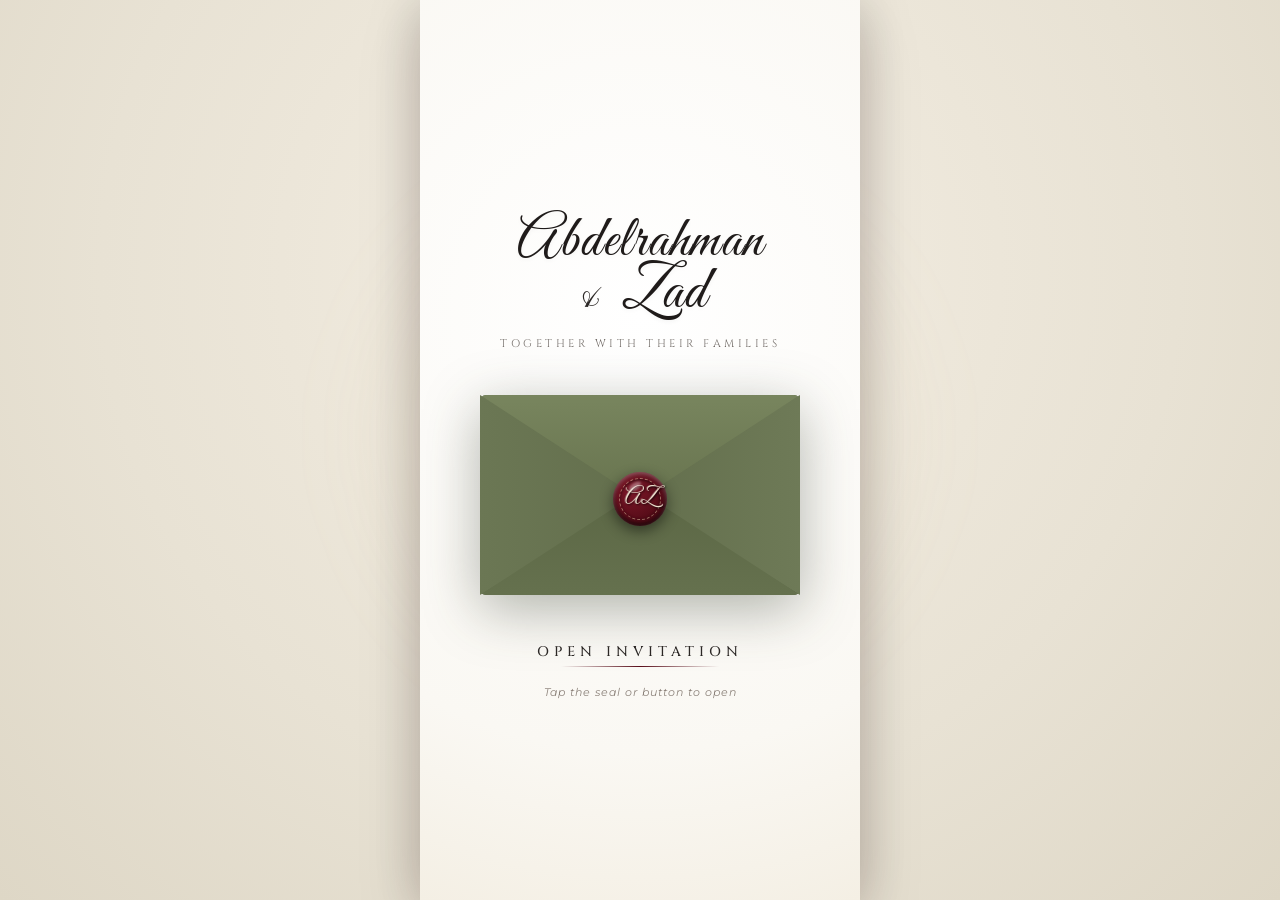
==== wedding.html @ d8a6f460 "Add all-in-one wedding.html and backup directory" ====
<!DOCTYPE html>
<html lang="en">
<head>
  <meta charset="UTF-8">
  <meta name="viewport" content="width=device-width, initial-scale=1.0, maximum-scale=1.0, user-scalable=no">
  <title>Wedding Invitation | Abdelrahman & Zad</title>
  <meta name="description" content="Wedding celebration of Abdelrahman & Zad on October 29, 2026 at Hilton Pyramids Golf Hotel - Greenery Venue.">
  
  <!-- Google Fonts for Luxury Calligraphy & Typography -->
  <link rel="preconnect" href="https://fonts.googleapis.com">
  <link rel="preconnect" href="https://fonts.gstatic.com" crossorigin>
  <link href="https://fonts.googleapis.com/css2?family=Alex+Brush&family=Cinzel:wght@400;500;600;700&family=Great+Vibes&family=Montserrat:ital,wght@0,300;0,400;0,500;0,600;1,300;1,400&family=Pinyon+Script&family=Playfair+Display:ital,wght@0,400;0,500;0,600;0,700;1,400;1,600&display=swap" rel="stylesheet">
  
  <style>
/* ==========================================================================
   WEDDING INVITATION: ABDELRAHMAN & ZAD
   Luxury Editorial Stationery Style
   ========================================================================== */

:root {
  --burgundy-deep: #420812;
  --burgundy-main: #580d19;
  --burgundy-light: #701423;
  --burgundy-card: #5a0c19;
  
  --sage-deep: #475234;
  --sage-main: #667250;
  --sage-light: #7a8762;
  --sage-muted: #8b9773;

  --cream-pure: #ffffff;
  --cream-bg: #faf7f2;
  --cream-card: #f8f4ec;
  --parchment: #f0e9dc;

  --gold-rich: #c8a355;
  --gold-light: #e8d3a7;
  --gold-glow: rgba(200, 163, 85, 0.35);

  --text-primary: #2b2624;
  --text-muted: #5e5752;
  --text-light: #ebdec9;

  --font-script: 'Great Vibes', 'Alex Brush', cursive;
  --font-script-alt: 'Pinyon Script', cursive;
  --font-serif-title: 'Cinzel', serif;
  --font-serif-body: 'Playfair Display', serif;
  --font-sans: 'Montserrat', sans-serif;

  --shadow-sm: 0 4px 12px rgba(0, 0, 0, 0.08);
  --shadow-md: 0 8px 24px rgba(0, 0, 0, 0.14);
  --shadow-lg: 0 16px 40px rgba(0, 0, 0, 0.22);
  --shadow-dramatic: 0 20px 50px rgba(40, 10, 15, 0.28);
}

/* Reset & Box Sizing */
*, *::before, *::after {
  box-sizing: border-box;
  margin: 0;
  padding: 0;
  -webkit-tap-highlight-color: transparent;
}

html, body {
  width: 100%;
  min-height: 100%;
  background-color: #ede9e1;
  color: var(--text-primary);
  font-family: var(--font-sans);
  overflow-x: hidden;
  -webkit-font-smoothing: antialiased;
}

/* Ambient Backdrop for Desktop View */
.luxury-backdrop {
  position: fixed;
  inset: 0;
  background: radial-gradient(circle at 50% 30%, #f4eee3 0%, #e8e2d4 60%, #ded7c6 100%);
  pointer-events: none;
  z-index: 0;
}

.ambient-glow {
  position: absolute;
  top: 15%;
  left: 50%;
  transform: translateX(-50%);
  width: 600px;
  height: 600px;
  background: radial-gradient(circle, rgba(232, 211, 167, 0.25) 0%, rgba(255, 255, 255, 0) 70%);
  filter: blur(40px);
}

/* Floating ambient rose petals */
.floating-petals-container {
  position: absolute;
  inset: 0;
  overflow: hidden;
  pointer-events: none;
}

.petal-particle {
  position: absolute;
  top: -30px;
  background: radial-gradient(circle at 30% 30%, #c83d54, #660e1d);
  border-radius: 60% 40% 70% 30% / 50% 60% 40% 50%;
  opacity: 0.7;
  pointer-events: none;
  animation: fallPetal linear infinite;
}

@keyframes fallPetal {
  0% {
    transform: translateY(-20px) rotate(0deg) scale(0.8);
    opacity: 0;
  }
  15% {
    opacity: 0.65;
  }
  85% {
    opacity: 0.65;
  }
  100% {
    transform: translateY(110vh) rotate(360deg) scale(1);
    opacity: 0;
  }
}

/* Main Application Container: Mobile invitation card look */
.invitation-app {
  position: relative;
  width: 100%;
  max-width: 440px;
  min-height: 100vh;
  margin: 0 auto;
  background-color: var(--cream-bg);
  box-shadow: 0 0 50px rgba(0, 0, 0, 0.18), 0 25px 60px rgba(70, 20, 30, 0.15);
  z-index: 1;
  overflow: hidden;
  display: flex;
  flex-direction: column;
}

/* Views Management */
.screen-view {
  width: 100%;
  min-height: 100vh;
  display: none;
  opacity: 0;
  transition: opacity 0.6s ease, transform 0.6s cubic-bezier(0.2, 0.8, 0.2, 1);
}

.screen-view.active {
  display: flex;
  flex-direction: column;
  opacity: 1;
}


/* ==========================================================================
   VIEW 1: COVER SCREEN (THE CLOSED ENVELOPE)
   ========================================================================== */

.cover-screen {
  background: radial-gradient(circle at 50% 35%, #ffffff 0%, #faf8f3 70%, #f4efe4 100%);
  justify-content: space-between;
  align-items: center;
  padding: 48px 24px 36px;
  position: relative;
}

.cover-card {
  width: 100%;
  display: flex;
  flex-direction: column;
  align-items: center;
  margin: auto 0;
}

.cover-header {
  text-align: center;
  margin-bottom: 34px;
}

.couple-title-script {
  display: flex;
  flex-direction: column;
  align-items: center;
  font-family: var(--font-script);
  font-weight: 400;
  color: #1f1b1a;
  text-shadow: 0 2px 4px rgba(0, 0, 0, 0.04);
}

.name-line {
  display: block;
  white-space: nowrap;
}

.line-1 {
  font-size: 58px;
  letter-spacing: 1px;
  line-height: 1;
}

.line-2 {
  font-size: 60px;
  letter-spacing: 1px;
  line-height: 0.95;
  margin-top: -6px;
}

.line-2 .ampersand {
  font-family: var(--font-script-alt);
  font-size: 42px;
  color: #2b2725;
  margin-right: 4px;
}

.cover-subtext {
  font-family: var(--font-serif-title);
  font-size: 11px;
  letter-spacing: 3.5px;
  text-transform: uppercase;
  color: var(--text-muted);
  margin-top: 14px;
  opacity: 0.85;
}

/* 3D Realistic Olive Green Envelope */
.envelope-wrapper {
  position: relative;
  width: 320px;
  height: 200px;
  perspective: 1200px;
  margin: 10px 0 35px;
  cursor: pointer;
}

.envelope-3d {
  position: relative;
  width: 100%;
  height: 100%;
  transform-style: preserve-3d;
  filter: drop-shadow(0 14px 28px rgba(35, 42, 26, 0.35));
  transition: transform 0.3s ease;
}

.envelope-wrapper:hover .envelope-3d {
  transform: translateY(-4px);
}

/* Envelope Back Face */
.env-back {
  position: absolute;
  inset: 0;
  background: linear-gradient(145deg, #646f4e, #556040);
  border-radius: 6px;
  z-index: 1;
}

/* Peeking couple photos that slide out when opening */
.env-letter-peek {
  position: absolute;
  top: 15px;
  left: 30px;
  right: 30px;
  height: 170px;
  z-index: 2;
  pointer-events: none;
  transition: transform 0.8s cubic-bezier(0.3, 1.2, 0.4, 1);
}

.peek-photo {
  position: absolute;
  width: 110px;
  height: 140px;
  background: #ffffff;
  padding: 5px 5px 18px;
  box-shadow: 0 4px 12px rgba(0, 0, 0, 0.25);
  border-radius: 2px;
  transition: transform 0.8s cubic-bezier(0.3, 1.2, 0.4, 1);
}

.peek-photo img {
  width: 100%;
  height: 100%;
  object-fit: cover;
  display: block;
}

.peek-left {
  left: 10px;
  top: 10px;
  transform: rotate(-7deg);
}

.peek-right {
  right: 10px;
  top: 5px;
  transform: rotate(8deg);
}

/* Front Envelope Pocket Folds */
.env-left {
  position: absolute;
  inset: 0;
  clip-path: polygon(0 0, 50% 50%, 0 100%);
  background: linear-gradient(to right, #6b7754, #5c6746);
  z-index: 4;
}

.env-right {
  position: absolute;
  inset: 0;
  clip-path: polygon(100% 0, 50% 50%, 100% 100%);
  background: linear-gradient(to left, #6e7a57, #596443);
  z-index: 4;
}

.env-bottom {
  position: absolute;
  inset: 0;
  clip-path: polygon(0 100%, 50% 48%, 100% 100%);
  background: linear-gradient(to top, #65714e, #535e3d);
  z-index: 5;
  border-bottom-left-radius: 6px;
  border-bottom-right-radius: 6px;
}

/* Top Triangular Flap Wrap */
.env-flap-wrap {
  position: absolute;
  top: 0;
  left: 0;
  width: 100%;
  height: 52%;
  transform-origin: top center;
  transform-style: preserve-3d;
  transition: transform 0.9s cubic-bezier(0.4, 0, 0.2, 1);
  z-index: 10;
  pointer-events: none;
}

.env-flap {
  position: absolute;
  top: 0;
  left: 0;
  width: 100%;
  height: 100%;
  clip-path: polygon(0 0, 100% 0, 50% 100%);
  background: linear-gradient(180deg, #78855e 0%, #68744f 100%);
  border-top-left-radius: 6px;
  border-top-right-radius: 6px;
}

/* Wax Seal on Flap Tip */
.wax-seal {
  position: absolute;
  top: 100%;
  left: 50%;
  transform: translate(-50%, -50%);
  width: 54px;
  height: 54px;
  border-radius: 50%;
  background: radial-gradient(circle at 35% 35%, #7e1829, #560c18 60%, #36060e 100%);
  box-shadow: 0 5px 14px rgba(0, 0, 0, 0.48), inset 0 2px 4px rgba(255, 255, 255, 0.3), inset 0 -3px 5px rgba(0, 0, 0, 0.6);
  display: flex;
  align-items: center;
  justify-content: center;
  cursor: pointer;
  pointer-events: auto;
  transition: transform 0.3s ease, filter 0.3s ease;
  z-index: 15;
}

.wax-seal:hover {
  transform: translate(-50%, -50%) scale(1.08);
  filter: brightness(1.1);
}

.seal-inner {
  position: relative;
  width: 42px;
  height: 42px;
  border-radius: 50%;
  border: 1.5px dashed rgba(235, 215, 175, 0.5);
  box-shadow: inset 0 1px 3px rgba(0, 0, 0, 0.5);
  display: flex;
  align-items: center;
  justify-content: center;
}

.seal-initials {
  font-family: var(--font-script);
  font-size: 22px;
  color: #ebdfcb;
  text-shadow: 1px 1px 2px rgba(0, 0, 0, 0.8), -0.5px -0.5px 0 rgba(255, 255, 255, 0.25);
  transform: translateY(-1px);
}

.seal-glint {
  position: absolute;
  top: 4px;
  left: 8px;
  width: 14px;
  height: 7px;
  border-radius: 50%;
  background: rgba(255, 255, 255, 0.35);
  transform: rotate(-35deg);
  filter: blur(1px);
  pointer-events: none;
}

/* Open Button & Prompt */
.open-action-container {
  display: flex;
  flex-direction: column;
  align-items: center;
  gap: 12px;
}

.btn-open-invitation {
  position: relative;
  background: transparent;
  border: none;
  padding: 12px 28px;
  cursor: pointer;
  overflow: hidden;
}

.btn-open-invitation .btn-label {
  font-family: var(--font-serif-title);
  font-size: 14px;
  font-weight: 500;
  letter-spacing: 5px;
  color: #2b2725;
  text-transform: uppercase;
  transition: letter-spacing 0.3s ease, color 0.3s ease;
}

.btn-open-invitation:hover .btn-label {
  letter-spacing: 6.5px;
  color: var(--burgundy-main);
}

.btn-open-invitation::after {
  content: '';
  position: absolute;
  bottom: 6px;
  left: 20%;
  right: 20%;
  height: 1px;
  background: linear-gradient(90deg, transparent, var(--burgundy-main), transparent);
  transition: left 0.3s ease, right 0.3s ease;
}

.btn-open-invitation:hover::after {
  left: 10%;
  right: 10%;
}

.open-instruction {
  font-size: 11px;
  letter-spacing: 1px;
  color: #8c827a;
  font-style: italic;
}

/* Envelope Opening State Classes */
.envelope-wrapper.opening .env-flap-wrap {
  transform: rotateX(180deg);
  z-index: 2;
}

.envelope-wrapper.opening .wax-seal {
  opacity: 0;
  transform: translate(-50%, -50%) scale(0.6);
  transition: opacity 0.4s ease, transform 0.4s ease;
}

.envelope-wrapper.opening .env-letter-peek {
  transform: translateY(-90px);
}

.envelope-wrapper.opening .peek-left {
  transform: rotate(-14deg) translateY(-20px);
}

.envelope-wrapper.opening .peek-right {
  transform: rotate(14deg) translateY(-20px);
}


/* ==========================================================================
   VIEW 2: COLLAGE SCREEN (THE FULL INVITATION)
   Matching Reference Image 2
   ========================================================================== */

.collage-screen {
  background: #fbf9f5;
  background-image: 
    radial-gradient(#e5dfd3 0.75px, transparent 0.75px),
    radial-gradient(#e5dfd3 0.75px, #fbf9f5 0.75px);
  background-size: 30px 30px;
  background-position: 0 0, 15px 15px;
  position: relative;
}

/* Top Sticky Navigation Bar */
.invitation-nav {
  position: sticky;
  top: 0;
  left: 0;
  right: 0;
  height: 52px;
  background: rgba(251, 249, 245, 0.94);
  backdrop-filter: blur(10px);
  -webkit-backdrop-filter: blur(10px);
  display: flex;
  align-items: center;
  justify-content: space-between;
  padding: 0 16px;
  border-bottom: 1px solid rgba(216, 206, 192, 0.6);
  z-index: 100;
}

.nav-btn {
  display: flex;
  align-items: center;
  gap: 6px;
  background: transparent;
  border: 1px solid rgba(110, 122, 88, 0.3);
  border-radius: 20px;
  padding: 6px 12px;
  font-family: var(--font-sans);
  font-size: 11px;
  font-weight: 500;
  color: var(--text-primary);
  cursor: pointer;
  transition: all 0.25s ease;
}

.nav-btn:hover {
  background: var(--sage-light);
  color: #ffffff;
  border-color: var(--sage-light);
}

.countdown-mini {
  display: flex;
  align-items: center;
  gap: 6px;
  font-family: var(--font-serif-title);
  font-size: 10px;
  letter-spacing: 1.5px;
  color: var(--burgundy-main);
  font-weight: 600;
  text-transform: uppercase;
}

.countdown-dot {
  width: 6px;
  height: 6px;
  background-color: var(--burgundy-main);
  border-radius: 50%;
  animation: pulseDot 1.6s infinite ease-in-out;
}

@keyframes pulseDot {
  0%, 100% { opacity: 0.4; transform: scale(0.9); }
  50% { opacity: 1; transform: scale(1.3); }
}

/* Music Equalizer Bars */
.music-bars {
  display: flex;
  align-items: flex-end;
  gap: 2px;
  height: 12px;
}

.music-bars span {
  width: 2.5px;
  height: 4px;
  background-color: currentColor;
  border-radius: 1px;
  transition: height 0.2s ease;
}

.btn-music-toggle.playing .music-bars span:nth-child(1) { animation: soundBar 0.8s infinite ease-in-out; }
.btn-music-toggle.playing .music-bars span:nth-child(2) { animation: soundBar 0.9s infinite ease-in-out 0.2s; }
.btn-music-toggle.playing .music-bars span:nth-child(3) { animation: soundBar 0.7s infinite ease-in-out 0.4s; }
.btn-music-toggle.playing .music-bars span:nth-child(4) { animation: soundBar 1.1s infinite ease-in-out 0.1s; }

@keyframes soundBar {
  0%, 100% { height: 3px; }
  50% { height: 12px; }
}

/* Scrollable Main Collage Area */
.collage-scroll-wrapper {
  flex: 1;
  overflow-y: auto;
  overflow-x: hidden;
  padding: 10px 0 30px;
}

/* Fixed-ratio Canvas for the Layered Moodboard Collage */
.collage-canvas {
  position: relative;
  width: 100%;
  min-height: 1220px;
  margin: 0 auto;
}

.collage-item {
  position: absolute;
  user-select: none;
}


/* --------------------------------------------------------------------------
   COLLAGE ELEMENT 1: TOP OPEN ENVELOPE WITH PEEKING PHOTOS & FLORALS
   -------------------------------------------------------------------------- */
.top-open-envelope {
  top: 15px;
  left: 50%;
  transform: translateX(-50%);
  width: 260px;
  height: 220px;
  z-index: 10;
}

.open-env-body {
  position: relative;
  width: 100%;
  height: 130px;
  margin-top: 75px;
  background: linear-gradient(180deg, #6b7754, #5a6645);
  border-radius: 4px;
  box-shadow: 0 10px 25px rgba(45, 52, 35, 0.35);
}

.open-flap-top {
  position: absolute;
  top: -72px;
  left: 0;
  width: 100%;
  height: 76px;
  clip-path: polygon(0 100%, 50% 0, 100% 100%);
  background: linear-gradient(0deg, #6c7855, #7d8c63);
  z-index: 1;
}

/* Photos Peeking Out from Envelope */
.env-peeking-photos {
  position: absolute;
  top: -62px;
  left: 10px;
  right: 10px;
  height: 135px;
  z-index: 2;
}

.polaroid-peek {
  position: absolute;
  width: 104px;
  height: 130px;
  background: #ffffff;
  padding: 5px 5px 16px;
  box-shadow: 0 8px 20px rgba(0, 0, 0, 0.3);
  border-radius: 2px;
  cursor: pointer;
  transition: transform 0.3s ease, z-index 0.3s ease;
}

.polaroid-peek:hover {
  transform: scale(1.08) translateY(-10px) !important;
  z-index: 15;
}

.polaroid-peek .polaroid-inner {
  width: 100%;
  height: 100%;
  overflow: hidden;
  background: #333;
}

.polaroid-peek img {
  width: 100%;
  height: 100%;
  object-fit: cover;
  display: block;
}

.polaroid-peek.peek-1 {
  left: 8px;
  transform: rotate(-6deg);
}

.polaroid-peek.peek-2 {
  right: 8px;
  transform: rotate(7deg);
}

/* Floral Spray across Envelope Edge */
.envelope-floral-spray {
  position: absolute;
  top: 48px;
  left: -20px;
  width: 290px;
  height: 90px;
  z-index: 8;
  pointer-events: none;
}

.envelope-floral-spray img {
  width: 100%;
  height: 100%;
  object-fit: cover;
  filter: drop-shadow(0 6px 12px rgba(25, 0, 5, 0.35));
}


/* --------------------------------------------------------------------------
   COLLAGE ELEMENT 2: BURGUNDY BAROQUE ORNATE PLAQUE (Main Title)
   -------------------------------------------------------------------------- */
.burgundy-baroque-card {
  top: 195px;
  left: 12px;
  width: 220px;
  height: 300px;
  z-index: 20;
  transition: transform 0.3s ease;
}

.burgundy-baroque-card:hover {
  transform: translateY(-2px);
}

.baroque-svg-bg {
  position: absolute;
  inset: 0;
  width: 100%;
  height: 100%;
  filter: drop-shadow(0 12px 24px rgba(45, 8, 16, 0.38));
}

.baroque-content {
  position: relative;
  z-index: 2;
  width: 100%;
  height: 100%;
  display: flex;
  flex-direction: column;
  align-items: center;
  justify-content: center;
  padding: 30px 20px;
  text-align: center;
  color: #f7eedf;
}

.invitation-intro {
  font-family: var(--font-serif-title);
  font-size: 8.5px;
  letter-spacing: 2.2px;
  text-transform: uppercase;
  color: #e4cda7;
  margin-bottom: 2px;
}

.invitation-sub {
  font-family: var(--font-serif-title);
  font-size: 8px;
  letter-spacing: 2px;
  text-transform: uppercase;
  color: #e4cda7;
  margin-bottom: 8px;
}

.baroque-names {
  display: flex;
  flex-direction: column;
  align-items: center;
  line-height: 0.95;
}

.b-name {
  font-family: var(--font-script);
  font-size: 38px;
  font-weight: 400;
  color: #fffaf0;
  text-shadow: 0 1px 3px rgba(0, 0, 0, 0.45);
}

.b-ampersand {
  font-family: var(--font-serif-body);
  font-style: italic;
  font-size: 22px;
  color: #dec090;
  margin: 1px 0;
}


/* --------------------------------------------------------------------------
   COLLAGE ELEMENT 3: CREAM EVENT DATE & VENUE TICKET (Upper Right)
   -------------------------------------------------------------------------- */
.cream-date-card {
  top: 225px;
  right: 14px;
  width: 185px;
  background: var(--cream-card);
  border: 1px solid #e2d9ca;
  border-radius: 4px;
  padding: 16px 14px 18px;
  box-shadow: 0 10px 24px rgba(60, 50, 40, 0.16);
  z-index: 15;
  text-align: center;
  transform: rotate(1deg);
  transition: transform 0.3s ease;
}

.cream-date-card:hover {
  transform: rotate(0deg) translateY(-2px);
}

.ticket-header {
  margin-bottom: 8px;
}

.monogram-script {
  font-family: var(--font-script);
  font-size: 28px;
  color: var(--burgundy-main);
  display: block;
}

.ticket-dotted-divider {
  width: 80%;
  margin: 4px auto 8px;
  border-bottom: 1px dashed #d5c8b5;
}

.date-display {
  display: flex;
  flex-direction: column;
  align-items: center;
  line-height: 1.1;
  margin-bottom: 4px;
}

.date-large {
  font-family: var(--font-serif-body);
  font-size: 26px;
  font-weight: 600;
  color: #27221f;
  letter-spacing: 1px;
}

.year-large {
  font-family: var(--font-serif-body);
  font-style: italic;
  font-size: 22px;
  color: #554e49;
}

.time-display {
  font-family: var(--font-serif-body);
  font-style: italic;
  font-size: 13px;
  color: var(--burgundy-main);
  margin-bottom: 10px;
}

.venue-block {
  border-top: 1px solid #ebdcc7;
  padding-top: 8px;
  margin-bottom: 10px;
}

.venue-hotel {
  font-family: var(--font-serif-title);
  font-size: 10.5px;
  font-weight: 600;
  letter-spacing: 0.5px;
  color: #1f1b18;
  line-height: 1.25;
}

.venue-hall {
  font-family: var(--font-serif-body);
  font-size: 11px;
  font-style: italic;
  color: var(--sage-deep);
  margin-top: 2px;
}

.venue-city {
  font-size: 9px;
  letter-spacing: 1.5px;
  text-transform: uppercase;
  color: #837a72;
  margin-top: 2px;
}

.btn-card-action {
  background: var(--sage-main);
  color: #ffffff;
  border: none;
  border-radius: 14px;
  padding: 5px 10px;
  font-size: 9.5px;
  font-family: var(--font-sans);
  font-weight: 500;
  letter-spacing: 0.5px;
  display: inline-flex;
  align-items: center;
  gap: 4px;
  cursor: pointer;
  transition: all 0.2s ease;
}

.btn-card-action:hover {
  background: var(--burgundy-main);
  transform: scale(1.04);
}


/* --------------------------------------------------------------------------
   COLLAGE ELEMENT 4: SAGE GREEN ORNATE PLAQUE: "THE DETAILS"
   -------------------------------------------------------------------------- */
.sage-details-plaque {
  top: 480px;
  right: 18px;
  width: 168px;
  height: 195px;
  z-index: 22;
  cursor: pointer;
  transition: transform 0.3s ease;
}

.sage-details-plaque:hover {
  transform: scale(1.03) translateY(-2px);
}

.sage-svg-bg {
  position: absolute;
  inset: 0;
  width: 100%;
  height: 100%;
}

.sage-plaque-content {
  position: relative;
  z-index: 2;
  width: 100%;
  height: 100%;
  display: flex;
  flex-direction: column;
  align-items: center;
  justify-content: center;
  padding: 20px 14px;
  text-align: center;
  color: #fcf9f2;
}

.plaque-title {
  font-family: var(--font-script);
  font-size: 32px;
  font-weight: 400;
  color: #f7eedc;
  text-shadow: 0 1px 3px rgba(0, 0, 0, 0.3);
  margin-bottom: 2px;
}

.vintage-cherub-ornament {
  margin: 2px 0 6px;
  opacity: 0.9;
}

.plaque-tap-hint {
  font-size: 9px;
  letter-spacing: 1.5px;
  text-transform: uppercase;
  color: #ded1b8;
  font-weight: 500;
  border-bottom: 1px dotted rgba(235, 223, 201, 0.6);
  padding-bottom: 1px;
}


/* --------------------------------------------------------------------------
   COLLAGE ELEMENT 5: CD JEWEL CASE & VINYL RECORD PLAYER
   -------------------------------------------------------------------------- */
.cd-jewel-case {
  top: 505px;
  left: 16px;
  width: 170px;
  z-index: 25;
  cursor: pointer;
}

.case-outer {
  position: relative;
  width: 165px;
  height: 165px;
  background: rgba(255, 255, 255, 0.45);
  border: 1px solid rgba(220, 220, 220, 0.8);
  border-radius: 6px;
  box-shadow: 
    0 12px 28px rgba(0, 0, 0, 0.18),
    inset 0 1px 2px rgba(255, 255, 255, 0.9);
  backdrop-filter: blur(2px);
  padding: 10px;
  display: flex;
  align-items: center;
  justify-content: center;
  transition: transform 0.3s ease;
}

.cd-jewel-case:hover .case-outer {
  transform: translateY(-2px);
}

.case-spine {
  position: absolute;
  left: 0;
  top: 0;
  bottom: 0;
  width: 14px;
  background: linear-gradient(to right, #444, #222);
  border-top-left-radius: 5px;
  border-bottom-left-radius: 5px;
  box-shadow: inset 1px 0 2px rgba(255, 255, 255, 0.3);
}

.case-gloss {
  position: absolute;
  inset: 0;
  background: linear-gradient(135deg, rgba(255, 255, 255, 0.5) 0%, rgba(255, 255, 255, 0) 50%, rgba(255, 255, 255, 0.2) 100%);
  pointer-events: none;
  border-radius: 6px;
}

/* Spinning Compact Disc with Holographic Rainbow Sheen */
.compact-disc {
  position: relative;
  width: 135px;
  height: 135px;
  border-radius: 50%;
  background: conic-gradient(
    from 45deg,
    #cfcfcf 0deg,
    #fad5d5 35deg,
    #faeac3 70deg,
    #daf6de 110deg,
    #d1e7fa 160deg,
    #ead6fa 210deg,
    #fad5e6 270deg,
    #faedd4 315deg,
    #cfcfcf 360deg
  );
  box-shadow: 
    0 4px 12px rgba(0, 0, 0, 0.22),
    inset 0 0 0 1px rgba(255, 255, 255, 0.8);
  display: flex;
  align-items: center;
  justify-content: center;
  transition: transform 0.5s ease;
}

.compact-disc.spinning {
  animation: rotateCD 3.5s linear infinite;
}

@keyframes rotateCD {
  from { transform: rotate(0deg); }
  to { transform: rotate(360deg); }
}

.disc-grooves {
  position: absolute;
  inset: 12px;
  border-radius: 50%;
  border: 1px solid rgba(255, 255, 255, 0.5);
  box-shadow: 
    0 0 0 8px rgba(0, 0, 0, 0.03),
    0 0 0 16px rgba(255, 255, 255, 0.35),
    0 0 0 24px rgba(0, 0, 0, 0.03);
}

.disc-label {
  position: relative;
  width: 48px;
  height: 48px;
  border-radius: 50%;
  background: radial-gradient(circle, #7e1728, #520b17);
  box-shadow: 0 1px 4px rgba(0, 0, 0, 0.5);
  display: flex;
  align-items: center;
  justify-content: center;
  z-index: 2;
}

.music-note-icon {
  color: #fffaf0;
  font-size: 18px;
  text-shadow: 0 1px 2px rgba(0, 0, 0, 0.4);
}

.disc-hole {
  position: absolute;
  width: 16px;
  height: 16px;
  border-radius: 50%;
  background: #fbf9f5;
  box-shadow: inset 0 1px 3px rgba(0, 0, 0, 0.4);
  z-index: 3;
}

/* Butterfly perched on CD case corner */
.case-butterfly {
  position: absolute;
  bottom: -10px;
  left: -8px;
  width: 55px;
  height: 55px;
  z-index: 30;
  pointer-events: none;
  animation: gentleFlutter 4s ease-in-out infinite alternate;
}

.case-butterfly img {
  width: 100%;
  height: 100%;
  object-fit: contain;
  filter: drop-shadow(0 4px 6px rgba(0, 0, 0, 0.25));
}

@keyframes gentleFlutter {
  0% { transform: translateY(0) rotate(-6deg) scale(1); }
  50% { transform: translateY(-4px) rotate(0deg) scale(1.03); }
  100% { transform: translateY(-2px) rotate(4deg) scale(0.98); }
}

/* Flower accent on CD case */
.case-flower-bud {
  position: absolute;
  top: -24px;
  left: -14px;
  width: 75px;
  height: 75px;
  z-index: 20;
  pointer-events: none;
}

.case-flower-bud img {
  width: 100%;
  height: 100%;
  object-fit: contain;
  filter: drop-shadow(0 3px 8px rgba(0, 0, 0, 0.35));
}

.cd-caption {
  display: flex;
  align-items: center;
  gap: 5px;
  margin-top: 6px;
  padding: 3px 8px;
  background: rgba(255, 255, 255, 0.7);
  border-radius: 10px;
  width: fit-content;
}

.cd-pulse-dot {
  width: 6px;
  height: 6px;
  border-radius: 50%;
  background: var(--burgundy-main);
}

.cd-jewel-case.playing .cd-pulse-dot {
  background: #27ae60;
  animation: pulseDot 1s infinite ease-in-out;
}

.cd-track-text {
  font-size: 9.5px;
  font-weight: 500;
  color: var(--text-muted);
}


/* --------------------------------------------------------------------------
   COLLAGE ELEMENT 6: ANTIQUE SILVER SKELETON KEY
   -------------------------------------------------------------------------- */
.vintage-silver-key {
  top: 660px;
  left: 172px;
  width: 72px;
  height: 160px;
  z-index: 35;
  pointer-events: none;
}

.vintage-silver-key img {
  width: 100%;
  height: 100%;
  object-fit: contain;
  filter: drop-shadow(2px 8px 12px rgba(0, 0, 0, 0.38));
  transform: rotate(-4deg);
}


/* --------------------------------------------------------------------------
   COLLAGE ELEMENT 7: "KINDLY RSVP" BURGUNDY CARD POCKET
   -------------------------------------------------------------------------- */
.rsvp-pocket-card {
  top: 690px;
  right: 18px;
  width: 170px;
  height: 220px;
  z-index: 24;
  cursor: pointer;
  transition: transform 0.3s ease;
}

.rsvp-pocket-card:hover {
  transform: translateY(-2px);
}

.pocket-shape {
  position: relative;
  width: 100%;
  height: 100%;
  background: linear-gradient(145deg, #6c1221, #480913);
  border-radius: 6px;
  box-shadow: 0 12px 28px rgba(45, 6, 14, 0.35);
  display: flex;
  flex-direction: column;
  align-items: center;
  justify-content: center;
  padding: 24px 16px 28px;
  text-align: center;
}

/* Semi-circular thumb notch at top of pocket */
.thumb-notch {
  position: absolute;
  top: 0;
  left: 50%;
  transform: translateX(-50%);
  width: 50px;
  height: 22px;
  background: #fbf9f5;
  border-bottom-left-radius: 30px;
  border-bottom-right-radius: 30px;
  box-shadow: inset 0 2px 5px rgba(0, 0, 0, 0.25);
}

.pocket-text {
  display: flex;
  flex-direction: column;
  align-items: center;
  margin-top: 10px;
}

.rsvp-sub {
  font-family: var(--font-serif-title);
  font-size: 13px;
  letter-spacing: 2px;
  color: #e8d7be;
}

.rsvp-script {
  font-family: var(--font-script);
  font-size: 44px;
  color: #ffffff;
  line-height: 0.95;
  text-shadow: 0 1px 3px rgba(0, 0, 0, 0.4);
}

.pocket-action-hint {
  margin-top: 12px;
  font-size: 9px;
  letter-spacing: 1.5px;
  text-transform: uppercase;
  color: #dfcaa7;
  border: 1px solid rgba(223, 202, 167, 0.4);
  border-radius: 12px;
  padding: 4px 10px;
  background: rgba(0, 0, 0, 0.15);
}

/* Monogram Seal & Olive Silk Tassels */
.monogram-seal-tassels {
  position: absolute;
  bottom: -22px;
  right: 6px;
  z-index: 30;
  display: flex;
  flex-direction: column;
  align-items: center;
}

.tassel-seal {
  width: 48px;
  height: 48px;
  border-radius: 50%;
  background: radial-gradient(circle at 35% 35%, #ffffff, #ede6d8 70%, #d8caa7 100%);
  box-shadow: 0 4px 10px rgba(0, 0, 0, 0.3), inset 0 1px 2px rgba(255, 255, 255, 0.8);
  border: 1.5px solid #d5c39b;
  display: flex;
  align-items: center;
  justify-content: center;
}

.tassel-seal-text {
  font-family: var(--font-script);
  font-size: 24px;
  color: #443c34;
}

.silk-tassels {
  display: flex;
  gap: 8px;
  margin-top: -4px;
}

.tassel-strand {
  display: flex;
  flex-direction: column;
  align-items: center;
}

.tassel-cap {
  width: 8px;
  height: 7px;
  background: #c5a059;
  border-radius: 2px 2px 0 0;
}

.tassel-skirt {
  width: 10px;
  height: 38px;
  background: linear-gradient(180deg, #5b6644, #444d32);
  border-radius: 0 0 2px 2px;
  box-shadow: 0 4px 6px rgba(0, 0, 0, 0.3);
}

.t-right .tassel-skirt {
  height: 44px;
}


/* --------------------------------------------------------------------------
   COLLAGE ELEMENT 8: LOWER POLAROID 1: "CLICK FOR..."
   -------------------------------------------------------------------------- */
.polaroid-artistic {
  top: 760px;
  left: 14px;
  width: 145px;
  background: #ffffff;
  padding: 6px 6px 18px;
  border-radius: 2px;
  box-shadow: 0 10px 24px rgba(0, 0, 0, 0.22);
  transform: rotate(-3deg);
  z-index: 26;
  cursor: pointer;
  transition: transform 0.3s ease;
}

.polaroid-artistic:hover {
  transform: rotate(0deg) scale(1.05);
  z-index: 40;
}

.polaroid-photo-wrap {
  width: 100%;
  height: 155px;
  background: #111;
  overflow: hidden;
}

.polaroid-photo-wrap img {
  width: 100%;
  height: 100%;
  object-fit: cover;
  display: block;
  transition: transform 0.4s ease;
}

.polaroid-artistic:hover .polaroid-photo-wrap img {
  transform: scale(1.05);
}

.polaroid-caption {
  font-family: var(--font-script);
  font-size: 19px;
  color: #4a4440;
  text-align: center;
  margin-top: 6px;
  line-height: 1;
}


/* --------------------------------------------------------------------------
   COLLAGE ELEMENT 9: LOWER POLAROID 2: "OUR STORY"
   -------------------------------------------------------------------------- */
.polaroid-story {
  top: 890px;
  left: 142px;
  width: 140px;
  background: #ffffff;
  padding: 6px 6px 18px;
  border-radius: 2px;
  box-shadow: 0 10px 25px rgba(0, 0, 0, 0.24);
  transform: rotate(3deg);
  z-index: 28;
  cursor: pointer;
  transition: transform 0.3s ease;
}

.polaroid-story:hover {
  transform: rotate(0deg) scale(1.05);
  z-index: 40;
}

.polaroid-story .polaroid-photo-wrap {
  width: 100%;
  height: 145px;
}

.polaroid-story .polaroid-caption {
  font-family: var(--font-script);
  font-size: 20px;
  color: var(--burgundy-main);
}


/* --------------------------------------------------------------------------
   COLLAGE ELEMENT 10: LUXURY VELVET RING BOX
   -------------------------------------------------------------------------- */
.velvet-ring-box {
  top: 960px;
  left: 14px;
  width: 155px;
  height: 155px;
  z-index: 32;
  pointer-events: auto;
  cursor: pointer;
}

.ring-box-image-wrap {
  position: relative;
  width: 100%;
  height: 100%;
  transition: transform 0.3s ease;
}

.velvet-ring-box:hover .ring-box-image-wrap {
  transform: scale(1.06) rotate(-2deg);
}

.ring-box-image-wrap img {
  width: 100%;
  height: 100%;
  object-fit: contain;
  filter: drop-shadow(0 12px 20px rgba(45, 8, 16, 0.35));
}

/* Glistening diamond sparkle */
.diamond-sparkle-star {
  position: absolute;
  top: 48%;
  left: 48%;
  transform: translate(-50%, -50%);
  animation: sparkleStar 2.4s infinite ease-in-out;
  filter: drop-shadow(0 0 6px rgba(255, 255, 255, 0.9));
}

@keyframes sparkleStar {
  0%, 100% {
    opacity: 0.2;
    transform: translate(-50%, -50%) scale(0.6) rotate(0deg);
  }
  50% {
    opacity: 1;
    transform: translate(-50%, -50%) scale(1.3) rotate(90deg);
  }
}


/* --------------------------------------------------------------------------
   COLLAGE ELEMENT 11: FLOATING BUTTERFLIES
   -------------------------------------------------------------------------- */
.floating-butterfly {
  pointer-events: none;
  z-index: 38;
}

.bf-top-right {
  top: 430px;
  right: 18px;
  width: 44px;
  height: 44px;
  animation: gentleFlutter 5s ease-in-out infinite alternate;
}

.bf-mid-left {
  top: 670px;
  left: 6px;
  width: 36px;
  height: 36px;
  animation: gentleFlutter 4.5s ease-in-out infinite alternate-reverse;
}

.floating-butterfly img {
  width: 100%;
  height: 100%;
  object-fit: contain;
  filter: drop-shadow(0 3px 5px rgba(0, 0, 0, 0.18));
}


/* --------------------------------------------------------------------------
   BOTTOM ACTION BAR & FOOTER
   -------------------------------------------------------------------------- */
.collage-footer-actions {
  display: flex;
  gap: 8px;
  padding: 24px 16px 12px;
  margin-top: 10px;
}

.footer-btn {
  flex: 1;
  display: flex;
  align-items: center;
  justify-content: center;
  gap: 6px;
  padding: 12px 14px;
  border-radius: 25px;
  font-family: var(--font-sans);
  font-size: 11.5px;
  font-weight: 600;
  letter-spacing: 0.5px;
  cursor: pointer;
  transition: all 0.25s ease;
  border: none;
}

.footer-btn.btn-primary {
  background: var(--burgundy-main);
  color: #ffffff;
  box-shadow: 0 4px 14px rgba(88, 13, 25, 0.35);
}

.footer-btn.btn-primary:hover {
  background: var(--burgundy-light);
  transform: translateY(-2px);
  box-shadow: 0 6px 18px rgba(88, 13, 25, 0.45);
}

.footer-btn.btn-secondary {
  background: #ffffff;
  color: var(--text-primary);
  border: 1px solid #dfd6c6;
  box-shadow: 0 2px 8px rgba(0, 0, 0, 0.06);
}

.footer-btn.btn-secondary:hover {
  background: var(--sage-main);
  color: #ffffff;
  border-color: var(--sage-main);
  transform: translateY(-2px);
}

.footer-signature {
  text-align: center;
  padding: 18px 16px 36px;
  border-top: 1px solid #ebdcc7;
  margin: 10px 16px 0;
}

.signature-names {
  font-family: var(--font-script);
  font-size: 34px;
  color: var(--burgundy-main);
  line-height: 1;
}

.signature-date {
  font-family: var(--font-serif-title);
  font-size: 11px;
  letter-spacing: 3px;
  color: var(--text-muted);
  margin-top: 6px;
}


/* ==========================================================================
   MODALS & POPUPS
   ========================================================================== */

.modal-overlay {
  position: fixed;
  inset: 0;
  background: rgba(18, 14, 13, 0.65);
  backdrop-filter: blur(8px);
  -webkit-backdrop-filter: blur(8px);
  display: flex;
  align-items: center;
  justify-content: center;
  padding: 16px;
  z-index: 1000;
  opacity: 0;
  pointer-events: none;
  transition: opacity 0.35s ease;
}

.modal-overlay.active {
  opacity: 1;
  pointer-events: auto;
}

.modal-card {
  position: relative;
  width: 100%;
  max-width: 400px;
  max-height: 90vh;
  overflow-y: auto;
  background: #ffffff;
  border-radius: 12px;
  padding: 30px 24px 28px;
  box-shadow: 0 20px 50px rgba(0, 0, 0, 0.35);
  transform: translateY(20px) scale(0.96);
  transition: transform 0.35s cubic-bezier(0.2, 0.8, 0.2, 1);
}

.modal-overlay.active .modal-card {
  transform: translateY(0) scale(1);
}

.btn-modal-close {
  position: absolute;
  top: 16px;
  right: 18px;
  background: transparent;
  border: none;
  font-size: 28px;
  line-height: 1;
  color: #8c827a;
  cursor: pointer;
  transition: color 0.2s ease;
}

.btn-modal-close:hover {
  color: var(--burgundy-main);
}

.modal-header {
  text-align: center;
  margin-bottom: 22px;
}

.modal-crest {
  display: inline-block;
  font-family: var(--font-script);
  font-size: 32px;
  color: var(--burgundy-main);
  margin-bottom: 2px;
}

.modal-title {
  font-family: var(--font-serif-title);
  font-size: 20px;
  font-weight: 600;
  letter-spacing: 1px;
  color: #1f1a18;
}

.modal-subtitle {
  font-size: 11.5px;
  color: var(--text-muted);
  margin-top: 4px;
}

/* Modal Form Styles */
.modal-form {
  display: flex;
  flex-direction: column;
  gap: 16px;
}

.form-group {
  display: flex;
  flex-direction: column;
  gap: 6px;
}

.form-group label {
  font-size: 12px;
  font-weight: 600;
  color: #3b3531;
  letter-spacing: 0.3px;
}

.form-input, .form-select, .form-textarea {
  width: 100%;
  padding: 11px 14px;
  border: 1px solid #dcd4c6;
  border-radius: 8px;
  font-family: var(--font-sans);
  font-size: 13px;
  color: var(--text-primary);
  background: #faf8f5;
  transition: border-color 0.2s ease, box-shadow 0.2s ease;
}

.form-input:focus, .form-select:focus, .form-textarea:focus {
  outline: none;
  border-color: var(--burgundy-main);
  box-shadow: 0 0 0 3px rgba(88, 13, 25, 0.1);
  background: #ffffff;
}

/* Radio Cards for Attendance */
.radio-cards {
  display: grid;
  grid-template-columns: 1fr 1fr;
  gap: 10px;
}

.radio-card {
  position: relative;
  cursor: pointer;
}

.radio-card input {
  position: absolute;
  opacity: 0;
}

.radio-card-content {
  display: flex;
  flex-direction: column;
  align-items: center;
  text-align: center;
  padding: 14px 10px;
  background: #faf8f5;
  border: 1.5px solid #ded6c8;
  border-radius: 8px;
  transition: all 0.2s ease;
}

.radio-card input:checked + .radio-card-content {
  border-color: var(--burgundy-main);
  background: #fdf5f6;
  box-shadow: 0 4px 10px rgba(88, 13, 25, 0.12);
}

.rc-icon {
  font-size: 22px;
  margin-bottom: 4px;
}

.rc-title {
  font-size: 12px;
  font-weight: 600;
  color: #27221f;
}

.rc-desc {
  font-size: 10px;
  color: #79716b;
  margin-top: 2px;
}

.btn-submit-rsvp {
  margin-top: 8px;
  padding: 13px 20px;
  background: var(--burgundy-main);
  color: #ffffff;
  border: none;
  border-radius: 25px;
  font-family: var(--font-sans);
  font-size: 13px;
  font-weight: 600;
  letter-spacing: 0.5px;
  cursor: pointer;
  box-shadow: 0 4px 14px rgba(88, 13, 25, 0.35);
  transition: all 0.25s ease;
}

.btn-submit-rsvp:hover {
  background: var(--burgundy-light);
  transform: translateY(-1px);
}

/* Success Confirmation Screen */
.rsvp-success-view {
  text-align: center;
  padding: 20px 0;
}

.success-icon {
  font-size: 42px;
  margin-bottom: 10px;
}

.success-title {
  font-family: var(--font-serif-title);
  font-size: 22px;
  color: var(--burgundy-main);
  margin-bottom: 8px;
}

.success-msg {
  font-size: 13px;
  color: var(--text-muted);
  line-height: 1.5;
  margin-bottom: 20px;
}

.btn-modal-done {
  padding: 10px 24px;
  border-radius: 20px;
  background: var(--sage-main);
  color: white;
  border: none;
  font-weight: 600;
  cursor: pointer;
}

.hidden {
  display: none !important;
}

.rsvp-status-badge {
  background: #fdf5e8;
  border: 1px solid #ebd9b5;
  color: #7a5e24;
  padding: 8px 12px;
  border-radius: 6px;
  font-size: 11px;
  margin-bottom: 14px;
  line-height: 1.4;
}

/* Details Modal Sections */
.details-content {
  display: flex;
  flex-direction: column;
  gap: 20px;
}

.detail-section {
  border-bottom: 1px solid #f0e7d8;
  padding-bottom: 18px;
}

.detail-section:last-child {
  border-bottom: none;
  padding-bottom: 0;
}

.detail-icon-title {
  display: flex;
  align-items: center;
  gap: 8px;
  color: var(--burgundy-main);
  margin-bottom: 10px;
}

.detail-icon-title h3 {
  font-family: var(--font-serif-title);
  font-size: 14px;
  font-weight: 600;
  color: #27211f;
  letter-spacing: 0.5px;
}

.venue-info-box {
  background: #faf7f2;
  border-radius: 8px;
  padding: 14px;
  display: flex;
  flex-direction: column;
  gap: 4px;
}

.vip-venue-name {
  font-size: 13px;
  font-weight: 600;
  color: #1f1b18;
}

.vip-venue-hall {
  font-size: 12px;
  color: var(--sage-deep);
}

.vip-venue-address {
  font-size: 11px;
  color: var(--text-muted);
  line-height: 1.4;
  margin-top: 2px;
}

.btn-map-link {
  display: inline-flex;
  align-items: center;
  justify-content: center;
  gap: 6px;
  margin-top: 10px;
  padding: 8px 14px;
  background: var(--sage-main);
  color: #ffffff;
  text-decoration: none;
  border-radius: 18px;
  font-size: 11px;
  font-weight: 600;
  width: fit-content;
  transition: background 0.2s ease;
}

.btn-map-link:hover {
  background: var(--sage-deep);
}

.timeline-list {
  list-style: none;
  display: flex;
  flex-direction: column;
  gap: 12px;
  position: relative;
  padding-left: 14px;
}

.timeline-list::before {
  content: '';
  position: absolute;
  left: 3px;
  top: 6px;
  bottom: 6px;
  width: 2px;
  background: #e2d7c5;
}

.timeline-item {
  position: relative;
  display: flex;
  flex-direction: column;
}

.timeline-item::before {
  content: '';
  position: absolute;
  left: -15px;
  top: 5px;
  width: 8px;
  height: 8px;
  border-radius: 50%;
  background: var(--burgundy-main);
  border: 2px solid #ffffff;
}

.timeline-time {
  font-size: 11px;
  font-weight: 700;
  color: var(--burgundy-main);
}

.timeline-desc strong {
  font-size: 12px;
  color: #27221f;
  display: block;
}

.timeline-desc p {
  font-size: 11px;
  color: var(--text-muted);
}

.dress-code-badge {
  background: #faf7f2;
  border-left: 3px solid var(--burgundy-main);
  padding: 12px 14px;
  border-radius: 0 8px 8px 0;
  font-size: 11.5px;
  line-height: 1.5;
  color: #4b4540;
}

.dress-code-badge strong {
  color: var(--burgundy-main);
  display: block;
  margin-bottom: 2px;
}

/* Our Story Modal */
.story-content {
  display: flex;
  flex-direction: column;
  align-items: center;
  text-align: center;
  gap: 14px;
}

.story-image-feature {
  width: 100%;
  height: 220px;
  border-radius: 8px;
  overflow: hidden;
  box-shadow: 0 8px 20px rgba(0, 0, 0, 0.16);
}

.story-image-feature img {
  width: 100%;
  height: 100%;
  object-fit: cover;
}

.story-quote {
  font-family: var(--font-serif-body);
  font-style: italic;
  font-size: 14px;
  color: var(--burgundy-main);
  line-height: 1.5;
  padding: 6px 12px;
  border-left: 2px solid var(--gold-rich);
  border-right: 2px solid var(--gold-rich);
}

.story-paragraph {
  font-size: 12.5px;
  line-height: 1.6;
  color: #554e48;
}

.story-signature {
  display: flex;
  flex-direction: column;
  align-items: center;
  margin-top: 6px;
}

.story-signature span {
  font-size: 11px;
  color: #8c827a;
  font-style: italic;
}

.story-signature strong {
  font-family: var(--font-script);
  font-size: 32px;
  color: var(--burgundy-main);
  font-weight: 400;
}

/* Photo Lightbox */
.lightbox-overlay {
  position: fixed;
  inset: 0;
  background: rgba(10, 8, 8, 0.94);
  backdrop-filter: blur(12px);
  -webkit-backdrop-filter: blur(12px);
  display: flex;
  align-items: center;
  justify-content: center;
  z-index: 2000;
  opacity: 0;
  pointer-events: none;
  transition: opacity 0.3s ease;
}

.lightbox-overlay.active {
  opacity: 1;
  pointer-events: auto;
}

.btn-lightbox-close {
  position: absolute;
  top: 20px;
  right: 24px;
  background: transparent;
  border: none;
  color: #ffffff;
  font-size: 38px;
  cursor: pointer;
  z-index: 10;
  transition: transform 0.2s ease;
}

.btn-lightbox-close:hover {
  transform: scale(1.15);
}

.lightbox-content {
  position: relative;
  max-width: 90vw;
  max-height: 85vh;
  display: flex;
  align-items: center;
  justify-content: center;
}

.lightbox-img-wrapper {
  display: flex;
  flex-direction: column;
  align-items: center;
}

#lightbox-img {
  max-width: 82vw;
  max-height: 72vh;
  border-radius: 4px;
  box-shadow: 0 15px 40px rgba(0, 0, 0, 0.6);
  object-fit: contain;
}

.lightbox-caption {
  font-family: var(--font-script);
  font-size: 26px;
  color: #f7eedc;
  margin-top: 14px;
}

.lightbox-nav-btn {
  background: rgba(255, 255, 255, 0.15);
  border: none;
  color: #ffffff;
  font-size: 24px;
  width: 44px;
  height: 44px;
  border-radius: 50%;
  display: flex;
  align-items: center;
  justify-content: center;
  cursor: pointer;
  transition: background 0.2s ease;
  margin: 0 12px;
}

.lightbox-nav-btn:hover {
  background: rgba(255, 255, 255, 0.3);
}

/* Save the Date Modal Options */
.calendar-options {
  display: flex;
  flex-direction: column;
  gap: 12px;
}

.cal-option-btn {
  display: flex;
  align-items: center;
  gap: 14px;
  padding: 14px 16px;
  background: #faf8f5;
  border: 1px solid #ded6c8;
  border-radius: 8px;
  text-decoration: none;
  color: var(--text-primary);
  cursor: pointer;
  transition: all 0.2s ease;
  text-align: left;
}

.cal-option-btn:hover {
  border-color: var(--burgundy-main);
  background: #fdf6f7;
  transform: translateY(-1px);
}

.cal-opt-text strong {
  font-size: 13px;
  display: block;
  color: #27221f;
}

.cal-opt-text span {
  font-size: 11px;
  color: var(--text-muted);
}

/* Canvas Confetti */
#confetti-canvas {
  position: fixed;
  inset: 0;
  pointer-events: none;
  z-index: 3000;
}


/* ==========================================================================
   RESPONSIVE ADJUSTMENTS
   ========================================================================== */

@media (max-width: 400px) {
  .envelope-wrapper {
    width: 290px;
    height: 180px;
  }

  .name-groom { font-size: 48px; }
  .name-bride { font-size: 54px; }

  .burgundy-baroque-card {
    width: 200px;
    height: 280px;
  }
  .b-name { font-size: 32px; }

  .cream-date-card {
    width: 165px;
    right: 8px;
  }

  .sage-details-plaque {
    width: 160px;
    right: 8px;
  }

  .cd-jewel-case {
    left: 8px;
  }

  .rsvp-pocket-card {
    width: 160px;
    right: 8px;
  }

  .polaroid-artistic {
    left: 8px;
    width: 135px;
  }

  .polaroid-story {
    left: 125px;
    width: 130px;
  }
}

</style>
</head>
<body>

  <!-- Ambient Luxury Background Backdrop -->
  <div class="luxury-backdrop">
    <div class="ambient-glow"></div>
    <div class="floating-petals-container" id="petals-container"></div>
  </div>

  <!-- Main Container (Mobile Invitation Canvas) -->
  <div class="invitation-app" id="invitation-app">

    <!-- ==============================================
         VIEW 1: CLOSED ENVELOPE (COVER SCREEN)
         Matching Reference Image 1
         ============================================== -->
    <section class="screen-view cover-screen active" id="cover-screen">
      <div class="cover-card">
        
        <!-- Calligraphy Couple Names -->
        <header class="cover-header">
          <h1 class="couple-title-script">
            <span class="name-line line-1">Abdelrahman</span>
            <span class="name-line line-2"><span class="ampersand">&amp;</span> Zad</span>
          </h1>
          <p class="cover-subtext">Together with their families</p>
        </header>

        <!-- 3D Realistic Olive Green Envelope -->
        <div class="envelope-wrapper" id="envelope-interactive">
          <div class="envelope-3d" id="envelope-3d">
            
            <!-- Envelope Back Wall -->
            <div class="env-back"></div>

            <!-- Peeking Photos Inside Envelope (Disclosed during opening) -->
            <div class="env-letter-peek">
              <div class="peek-photo peek-left">
                <img src="photos/couple-walk.jpg" alt="Abdelrahman & Zad">
              </div>
              <div class="peek-photo peek-right">
                <img src="photos/couple-pose.jpg" alt="Abdelrahman & Zad">
              </div>
            </div>

            <!-- Front Envelope Pocket Left & Right Fold -->
            <div class="env-left"></div>
            <div class="env-right"></div>
            <div class="env-bottom"></div>

            <!-- Top Triangular Flap Wrap (Folds down over pocket) -->
            <div class="env-flap-wrap" id="env-flap-wrap">
              <div class="env-flap" id="env-flap"></div>
              <!-- Wax Seal placed at the flap apex -->
              <div class="wax-seal" id="wax-seal" title="Click to Open Invitation">
                <div class="seal-inner">
                  <span class="seal-initials">AZ</span>
                  <div class="seal-rim"></div>
                  <div class="seal-glint"></div>
                </div>
              </div>
            </div>

          </div>
        </div>

        <!-- Open Invitation Button & Prompt -->
        <div class="open-action-container">
          <button class="btn-open-invitation" id="btn-open-envelope" aria-label="Open Invitation">
            <span class="btn-label">OPEN INVITATION</span>
            <span class="btn-shine"></span>
          </button>
          <p class="open-instruction">Tap the seal or button to open</p>
        </div>

      </div>
    </section>


    <!-- ==============================================
         VIEW 2: UNFOLDED COLLAGE INVITATION
         Matching Reference Image 2
         ============================================== -->
    <section class="screen-view collage-screen" id="collage-screen">
      
      <!-- Top Sticky Navigation & Audio Control Bar -->
      <nav class="invitation-nav">
        <button class="nav-btn btn-back-cover" id="btn-back-cover" title="Close and view envelope">
          <svg width="18" height="18" viewBox="0 0 24 24" fill="none" stroke="currentColor" stroke-width="2">
            <polyline points="15 18 9 12 15 6"></polyline>
          </svg>
          <span>Envelope</span>
        </button>

        <div class="countdown-mini" id="countdown-mini" title="Countdown to Wedding">
          <span class="countdown-dot"></span>
          <span id="countdown-text">29 Oct 2026</span>
        </div>

        <button class="nav-btn btn-music-toggle" id="btn-music-toggle" title="Toggle Romantic Wedding Music">
          <div class="music-bars" id="music-bars">
            <span></span><span></span><span></span><span></span>
          </div>
          <span class="music-label" id="music-label">Music</span>
        </button>
      </nav>

      <!-- Scrollable Main Collage Area -->
      <div class="collage-scroll-wrapper">
        <div class="collage-canvas">

          <!-- 1. TOP OPEN ENVELOPE WITH PEEKING PHOTOS & FLORALS -->
          <div class="collage-item top-open-envelope">
            <!-- Open Green Envelope Shape -->
            <div class="open-env-body">
              <div class="open-flap-top"></div>
              
              <!-- Real Photos Peeking Out -->
              <div class="env-peeking-photos">
                <div class="polaroid-peek peek-1" data-photo="photos/couple-walk.jpg" data-caption="Hand in Hand">
                  <div class="polaroid-inner">
                    <img src="photos/couple-walk.jpg" alt="Abdelrahman and Zad">
                  </div>
                </div>
                <div class="polaroid-peek peek-2" data-photo="photos/couple-pose.jpg" data-caption="A Love to Cherish">
                  <div class="polaroid-inner">
                    <img src="photos/couple-pose.jpg" alt="Abdelrahman and Zad">
                  </div>
                </div>
              </div>

              <!-- Lush Floral Cascade across Envelope Edge -->
              <div class="envelope-floral-spray">
                <img src="assets/floral_garland.png" alt="Burgundy roses and eucalyptus floral garland">
              </div>
            </div>
          </div>


          <!-- 2. BURGUNDY BAROQUE ORNATE PLAQUE (Main Title) -->
          <div class="collage-item burgundy-baroque-card">
            <!-- SVG Ornate Baroque Frame Background -->
            <svg class="baroque-svg-bg" viewBox="0 0 320 440" preserveAspectRatio="none">
              <defs>
                <linearGradient id="burgundyGrad" x1="0%" y1="0%" x2="100%" y2="100%">
                  <stop offset="0%" stop-color="#6e1424"/>
                  <stop offset="45%" stop-color="#550c18"/>
                  <stop offset="100%" stop-color="#3d0710"/>
                </linearGradient>
                <filter id="cardShadow" x="-10%" y="-10%" width="125%" height="125%">
                  <feDropShadow dx="0" dy="8" stdDeviation="8" flood-color="#1a0005" flood-opacity="0.35"/>
                </filter>
              </defs>

              <!-- Outer Baroque Cartouche Silhouette -->
              <path d="M 160,8 
                       C 185,8 206,20 226,20 
                       C 246,20 256,8 274,24 
                       C 292,40 282,56 288,76 
                       C 294,96 312,116 312,145 
                       C 312,174 294,194 288,214 
                       C 282,234 292,250 274,266 
                       C 256,282 246,270 226,270 
                       C 206,270 185,282 160,282 
                       C 135,282 114,270 94,270 
                       C 74,270 64,282 46,266 
                       C 28,250 38,234 32,214 
                       C 26,194 8,174 8,145 
                       C 8,116 26,96 32,76 
                       C 38,56 28,40 46,24 
                       C 64,8 74,20 94,20 
                       C 114,20 135,8 160,8 Z" 
                    fill="url(#burgundyGrad)" filter="url(#cardShadow)"/>

              <!-- Outer Ivory/Gold Filigree Border -->
              <path d="M 160,18 
                       C 182,18 200,28 220,28 
                       C 238,28 247,18 262,32 
                       C 277,46 268,60 274,78 
                       C 280,96 296,114 296,145 
                       C 296,176 280,194 274,212 
                       C 268,230 277,244 262,258 
                       C 247,272 238,262 220,262 
                       C 200,262 182,272 160,272 
                       C 138,272 120,262 100,262 
                       C 82,262 73,272 58,258 
                       C 43,244 52,230 46,212 
                       C 40,194 24,176 24,145 
                       C 24,114 40,96 46,78 
                       C 52,60 43,46 58,32 
                       C 73,18 82,28 100,28 
                       C 120,28 138,18 160,18 Z" 
                    fill="none" stroke="#e8d3b0" stroke-width="1.8" stroke-dasharray="none" opacity="0.9"/>

              <!-- Inner Thin Filigree Accent Line -->
              <path d="M 160,24 
                       C 180,24 196,33 216,33 
                       C 232,33 240,24 254,36 
                       C 268,48 260,60 265,76 
                       C 270,92 284,110 284,145 
                       C 284,180 270,198 265,214 
                       C 260,230 268,242 254,254 
                       C 240,266 232,257 216,257 
                       C 196,257 180,266 160,266 
                       C 140,266 124,257 104,257 
                       C 88,257 80,266 66,254 
                       C 52,242 60,230 55,214 
                       C 50,198 36,180 36,145 
                       C 36,110 50,92 55,76 
                       C 60,60 52,48 66,36 
                       C 80,24 88,33 104,33 
                       C 124,33 140,24 160,24 Z" 
                    fill="none" stroke="#d5b88c" stroke-width="0.75" stroke-dasharray="3,2" opacity="0.6"/>
            </svg>

            <!-- Card Content Overlaid on Baroque Frame -->
            <div class="baroque-content">
              <span class="invitation-intro">PLEASE JOIN US FOR</span>
              <span class="invitation-sub">THE WEDDING OF</span>
              <div class="baroque-names">
                <span class="b-name groom-script">Abdelrahman</span>
                <span class="b-ampersand">&amp;</span>
                <span class="b-name bride-script">Zad</span>
              </div>
            </div>
          </div>


          <!-- 3. CREAM EVENT DATE & VENUE TICKET (Upper Right) -->
          <div class="collage-item cream-date-card" id="cream-date-card">
            <div class="ticket-header">
              <!-- Vintage Script Monogram AZ -->
              <span class="monogram-script">AZ</span>
              <div class="ticket-dotted-divider"></div>
            </div>
            
            <div class="ticket-body">
              <div class="date-display">
                <span class="date-large">29 / 10</span>
                <span class="year-large">2026</span>
              </div>
              <p class="time-display">at 6:00 pm</p>

              <div class="venue-block">
                <p class="venue-hotel">Hilton Pyramids Golf Hotel</p>
                <p class="venue-hall">Greenery</p>
                <p class="venue-city">Giza, Egypt</p>
              </div>

              <!-- Add to Calendar Action Button -->
              <button class="btn-card-action btn-add-calendar" id="btn-add-calendar" title="Save Date to Calendar">
                <svg width="12" height="12" viewBox="0 0 24 24" fill="none" stroke="currentColor" stroke-width="2">
                  <rect x="3" y="4" width="18" height="18" rx="2" ry="2"></rect>
                  <line x1="16" y1="2" x2="16" y2="6"></line>
                  <line x1="8" y1="2" x2="8" y2="6"></line>
                  <line x1="3" y1="10" x2="21" y2="10"></line>
                </svg>
                <span>Add to Calendar</span>
              </button>
            </div>
          </div>


          <!-- 4. SAGE GREEN ORNATE PLAQUE: "THE DETAILS" (Middle Right) -->
          <div class="collage-item sage-details-plaque" id="btn-open-details" title="Click to view Wedding Details & Map">
            <svg class="sage-svg-bg" viewBox="0 0 240 280" preserveAspectRatio="none">
              <defs>
                <linearGradient id="sageGrad" x1="0%" y1="0%" x2="100%" y2="100%">
                  <stop offset="0%" stop-color="#768460"/>
                  <stop offset="50%" stop-color="#64714e"/>
                  <stop offset="100%" stop-color="#4f5b3b"/>
                </linearGradient>
                <filter id="sageShadow" x="-10%" y="-10%" width="125%" height="125%">
                  <feDropShadow dx="0" dy="6" stdDeviation="6" flood-color="#1e2615" flood-opacity="0.25"/>
                </filter>
              </defs>

              <!-- Baroque Cartouche Plaque -->
              <path d="M 120,6 
                       C 140,6 156,16 172,16 
                       C 188,16 196,6 210,18 
                       C 224,30 216,42 220,58 
                       C 224,74 234,90 234,112 
                       C 234,134 224,150 220,166 
                       C 216,182 224,194 210,206 
                       C 196,218 188,208 172,208 
                       C 156,208 140,218 120,218 
                       C 100,218 84,208 68,208 
                       C 52,208 44,218 30,206 
                       C 16,194 24,182 20,166 
                       C 16,150 6,134 6,112 
                       C 6,90 16,74 20,58 
                       C 24,42 16,30 30,18 
                       C 44,6 52,16 68,16 
                       C 84,16 100,6 120,6 Z" 
                    fill="url(#sageGrad)" filter="url(#sageShadow)"/>

              <!-- Ornate Filigree Border -->
              <path d="M 120,14 
                       C 137,14 151,22 167,22 
                       C 181,22 188,14 200,24 
                       C 212,34 205,44 208,58 
                       C 211,72 220,86 220,112 
                       C 220,138 211,152 208,166 
                       C 205,180 212,190 200,200 
                       C 188,210 181,202 167,202 
                       C 151,202 137,210 120,210 
                       C 103,210 89,202 73,202 
                       C 59,202 52,210 40,200 
                       C 28,190 35,180 32,166 
                       C 29,152 20,138 20,112 
                       C 20,86 29,72 32,58 
                       C 35,44 28,34 40,24 
                       C 52,14 59,22 73,22 
                       C 89,22 103,14 120,14 Z" 
                    fill="none" stroke="#ebdfc9" stroke-width="1.4" opacity="0.85"/>
            </svg>

            <!-- Plaque Content -->
            <div class="sage-plaque-content">
              <h3 class="plaque-title">The Details</h3>
              <!-- Classical Cherub / Floral Ornament -->
              <div class="vintage-cherub-ornament">
                <svg width="42" height="42" viewBox="0 0 100 100" fill="none">
                  <!-- Classical Angel / Cherub Silhouette -->
                  <path d="M50 35 C45 35 40 38 40 43 C40 47 43 51 47 52 C45 55 42 60 44 68 C47 70 53 70 56 68 C58 60 55 55 53 52 C57 51 60 47 60 43 C60 38 55 35 50 35 Z" fill="#ebdfc9" opacity="0.9"/>
                  <!-- Wings -->
                  <path d="M42 46 C32 40 22 45 18 55 C26 55 34 52 40 50 Z" fill="#ebdfc9" opacity="0.75"/>
                  <path d="M58 46 C68 40 78 45 82 55 C74 55 66 52 60 50 Z" fill="#ebdfc9" opacity="0.75"/>
                  <!-- Olive branches -->
                  <path d="M30 75 C40 70 50 72 60 70 C70 72 80 75 70 82 C55 80 45 80 30 75 Z" fill="#ebdfc9" opacity="0.6"/>
                </svg>
              </div>
              <span class="plaque-tap-hint">Tap to view</span>
            </div>
          </div>


          <!-- 5. CD JEWEL CASE & VINYL RECORD PLAYER (Middle Left) -->
          <div class="collage-item cd-jewel-case" id="cd-player-module" title="Click to Play / Pause Wedding Song">
            <div class="case-outer">
              
              <!-- Transparent Acrylic Jewel Case Spine & Gloss -->
              <div class="case-spine"></div>
              <div class="case-gloss"></div>

              <!-- Spinning Compact Disc -->
              <div class="compact-disc" id="compact-disc">
                <div class="disc-grooves"></div>
                <!-- Center Spindle & Burgundy Label -->
                <div class="disc-label">
                  <span class="music-note-icon">♫</span>
                </div>
                <div class="disc-hole"></div>
                <div class="disc-hologram"></div>
              </div>

              <!-- White Butterfly Perched on CD Case -->
              <div class="case-butterfly">
                <img src="assets/white_butterfly.png" alt="Delicate lace butterfly">
              </div>

              <!-- Flower accent on CD case corner -->
              <div class="case-flower-bud">
                <img src="assets/burgundy_flowers.png" alt="Burgundy roses accent">
              </div>

            </div>

            <!-- Playing State Pill -->
            <div class="cd-caption">
              <span class="cd-pulse-dot"></span>
              <span class="cd-track-text" id="cd-status-text">Click to Play</span>
            </div>
          </div>


          <!-- 6. ANTIQUE SILVER SKELETON KEY (Suspended Center) -->
          <div class="collage-item vintage-silver-key" id="vintage-key">
            <img src="assets/vintage_key.png" alt="Antique ornate silver skeleton key">
          </div>


          <!-- 7. "KINDLY RSVP" BURGUNDY CARD POCKET (Lower Right) -->
          <div class="collage-item rsvp-pocket-card" id="btn-open-rsvp" title="Click to RSVP">
            <div class="pocket-shape">
              <!-- Top Thumb Notch Cutout -->
              <div class="thumb-notch"></div>
              
              <div class="pocket-text">
                <span class="rsvp-sub">Kindly</span>
                <span class="rsvp-script">Rsvp</span>
              </div>
              
              <div class="pocket-action-hint">
                <span>Confirm Attendance</span>
              </div>
            </div>

            <!-- Monogram Wax Seal with Olive Silk Tassels attached to pocket -->
            <div class="monogram-seal-tassels">
              <div class="tassel-seal">
                <span class="tassel-seal-text">AZ</span>
              </div>
              <div class="silk-tassels">
                <div class="tassel-strand t-left">
                  <div class="tassel-cap"></div>
                  <div class="tassel-skirt"></div>
                </div>
                <div class="tassel-strand t-right">
                  <div class="tassel-cap"></div>
                  <div class="tassel-skirt"></div>
                </div>
              </div>
            </div>
          </div>


          <!-- 8. LOWER POLAROID 1: "CLICK FOR MEMORIES" (Lower Left) -->
          <div class="collage-item polaroid-frame polaroid-artistic" data-photo="photos/couple-artistic.jpg" data-caption="A Light in the Dark" title="Click to view photo gallery">
            <div class="polaroid-photo-wrap">
              <img src="photos/couple-artistic.jpg" alt="Abdelrahman and Zad Artistic Portrait">
            </div>
            <div class="polaroid-caption">
              <span>Click for...</span>
            </div>
          </div>


          <!-- 9. LOWER POLAROID 2: "OUR STORY" (Bottom Center) -->
          <div class="collage-item polaroid-frame polaroid-story" id="btn-open-story" title="Click to read Our Story">
            <div class="polaroid-photo-wrap">
              <img src="photos/couple-smile.jpg" alt="Abdelrahman and Zad Smiling">
            </div>
            <div class="polaroid-caption">
              <span>Our Story</span>
            </div>
          </div>


          <!-- 10. LUXURY VELVET RING BOX (Bottom Left) -->
          <div class="collage-item velvet-ring-box" title="A Lifetime of Love">
            <div class="ring-box-image-wrap">
              <img src="assets/ring_box.png" alt="Open burgundy velvet box with diamond ring">
              <!-- Animated Diamond Sparkle Overlay -->
              <div class="diamond-sparkle-star">
                <svg width="24" height="24" viewBox="0 0 24 24" fill="white">
                  <path d="M12 0 L14 9 L23 12 L14 15 L12 24 L10 15 L1 12 L10 9 Z"/>
                </svg>
              </div>
            </div>
          </div>


          <!-- 11. DECORATIVE ACCENTS: FLOATING BUTTERFLIES -->
          <div class="collage-item floating-butterfly bf-top-right">
            <img src="assets/white_butterfly.png" alt="Butterfly">
          </div>
          <div class="collage-item floating-butterfly bf-mid-left">
            <img src="assets/white_butterfly.png" alt="Butterfly">
          </div>

        </div> <!-- /collage-canvas -->

        <!-- Bottom Action Bar / Quick Access -->
        <footer class="collage-footer-actions">
          <button class="footer-btn btn-primary" id="footer-btn-rsvp">
            <svg width="16" height="16" viewBox="0 0 24 24" fill="none" stroke="currentColor" stroke-width="2">
              <path d="M22 11.08V12a10 10 0 1 1-5.93-9.14"></path>
              <polyline points="22 4 12 14.01 9 11.01"></polyline>
            </svg>
            <span>RSVP Now</span>
          </button>
          
          <button class="footer-btn btn-secondary" id="footer-btn-details">
            <svg width="16" height="16" viewBox="0 0 24 24" fill="none" stroke="currentColor" stroke-width="2">
              <circle cx="12" cy="12" r="10"></circle>
              <line x1="12" y1="16" x2="12" y2="12"></line>
              <line x1="12" y1="8" x2="12.01" y2="8"></line>
            </svg>
            <span>Details &amp; Map</span>
          </button>

          <button class="footer-btn btn-secondary" id="footer-btn-calendar">
            <svg width="16" height="16" viewBox="0 0 24 24" fill="none" stroke="currentColor" stroke-width="2">
              <rect x="3" y="4" width="18" height="18" rx="2" ry="2"></rect>
              <line x1="16" y1="2" x2="16" y2="6"></line>
              <line x1="8" y1="2" x2="8" y2="6"></line>
              <line x1="3" y1="10" x2="21" y2="10"></line>
            </svg>
            <span>Add Date</span>
          </button>
        </footer>

        <!-- Love message signature -->
        <div class="footer-signature">
          <p class="signature-names">Abdelrahman &amp; Zad</p>
          <p class="signature-date">29 . 10 . 2026</p>
        </div>

      </div> <!-- /collage-scroll-wrapper -->

    </section>

  </div> <!-- /invitation-app -->


  <!-- ==============================================
       MODALS & POPUPS
       ============================================== -->

  <!-- 1. RSVP MODAL -->
  <div class="modal-overlay" id="modal-rsvp" role="dialog" aria-modal="true" aria-hidden="true">
    <div class="modal-card">
      <button class="btn-modal-close" aria-label="Close RSVP Modal">&times;</button>
      
      <div class="modal-header">
        <span class="modal-crest">AZ</span>
        <h2 class="modal-title">Kindly RSVP</h2>
        <p class="modal-subtitle">Please respond before October 15, 2026</p>
      </div>

      <div id="rsvp-status-badge" class="rsvp-status-badge hidden">
        <span>You have already submitted an RSVP. You can update it below:</span>
      </div>

      <form id="rsvp-form" class="modal-form">
        <div class="form-group">
          <label for="guest-name">Your Full Name(s) *</label>
          <input type="text" id="guest-name" name="guest_name" required placeholder="e.g. Karim & Salma" class="form-input">
        </div>

        <div class="form-group">
          <label>Will you be celebrating with us? *</label>
          <div class="radio-cards">
            <label class="radio-card">
              <input type="radio" name="attendance" value="attending" checked required>
              <div class="radio-card-content">
                <span class="rc-icon">🥂</span>
                <span class="rc-title">Joyfully Accepts</span>
                <span class="rc-desc">Can't wait to celebrate!</span>
              </div>
            </label>
            <label class="radio-card">
              <input type="radio" name="attendance" value="declined" required>
              <div class="radio-card-content">
                <span class="rc-icon">💌</span>
                <span class="rc-title">Regretfully Declines</span>
                <span class="rc-desc">Celebrating in spirit</span>
              </div>
            </label>
          </div>
        </div>

        <div class="form-group" id="guests-count-group">
          <label for="guest-count">Number of Guests</label>
          <select id="guest-count" name="guest_count" class="form-select">
            <option value="1">1 Person</option>
            <option value="2" selected>2 Persons</option>
            <option value="3">3 Persons</option>
            <option value="4">4 Persons</option>
          </select>
        </div>

        <div class="form-group">
          <label for="guest-message">Wishes or Notes for Abdelrahman &amp; Zad</label>
          <textarea id="guest-message" name="guest_message" rows="3" placeholder="Leave a sweet message or dietary request..." class="form-textarea"></textarea>
        </div>

        <button type="submit" class="btn-submit-rsvp" id="btn-submit-rsvp">
          <span>Confirm RSVP</span>
        </button>
      </form>

      <!-- Confirmation Screen (shown after submit) -->
      <div id="rsvp-success-view" class="rsvp-success-view hidden">
        <div class="success-icon">✨</div>
        <h3 class="success-title">Thank You!</h3>
        <p class="success-msg" id="success-guest-msg">Your response has been saved. We are thrilled to celebrate with you!</p>
        <button type="button" class="btn-primary btn-modal-done" id="btn-rsvp-done">Done</button>
      </div>

    </div>
  </div>


  <!-- 2. THE DETAILS MODAL (Timeline, Venue, Map, Dress Code) -->
  <div class="modal-overlay" id="modal-details" role="dialog" aria-modal="true" aria-hidden="true">
    <div class="modal-card">
      <button class="btn-modal-close" aria-label="Close Details Modal">&times;</button>
      
      <div class="modal-header">
        <span class="modal-crest">AZ</span>
        <h2 class="modal-title">Wedding Details</h2>
        <p class="modal-subtitle">October 29, 2026 &bull; Hilton Pyramids Golf Hotel</p>
      </div>

      <div class="details-content">
        
        <!-- Section: Venue & Map -->
        <div class="detail-section">
          <div class="detail-icon-title">
            <svg width="20" height="20" viewBox="0 0 24 24" fill="none" stroke="currentColor" stroke-width="2">
              <path d="M21 10c0 7-9 13-9 13s-9-6-9-13a9 9 0 0 1 18 0z"></path>
              <circle cx="12" cy="10" r="3"></circle>
            </svg>
            <h3>Location &amp; Venue</h3>
          </div>
          <div class="venue-info-box">
            <p class="vip-venue-name">Hilton Pyramids Golf Hotel</p>
            <p class="vip-venue-hall">Venue: <strong>Greenery</strong></p>
            <p class="vip-venue-address">Al Wahat Road, Dreamland, 6th of October City, Giza, Egypt</p>
            
            <a href="https://www.google.com/maps/search/?api=1&query=Hilton+Pyramids+Golf+Hotel+Dreamland+Egypt" target="_blank" rel="noopener noreferrer" class="btn-map-link">
              <svg width="16" height="16" viewBox="0 0 24 24" fill="none" stroke="currentColor" stroke-width="2">
                <polygon points="1 6 1 22 8 18 16 22 23 18 23 2 16 6 8 2 1 6"></polygon>
                <line x1="8" y1="2" x2="8" y2="18"></line>
                <line x1="16" y1="6" x2="16" y2="22"></line>
              </svg>
              <span>Open in Google Maps</span>
            </a>
          </div>
        </div>

        <!-- Section: Event Timeline -->
        <div class="detail-section">
          <div class="detail-icon-title">
            <svg width="20" height="20" viewBox="0 0 24 24" fill="none" stroke="currentColor" stroke-width="2">
              <circle cx="12" cy="12" r="10"></circle>
              <polyline points="12 6 12 12 16 14"></polyline>
            </svg>
            <h3>Evening Timeline</h3>
          </div>
          <ul class="timeline-list">
            <li class="timeline-item">
              <span class="timeline-time">6:00 PM</span>
              <div class="timeline-desc">
                <strong>Welcome Reception</strong>
                <p>Welcome drinks &amp; cocktail mingling</p>
              </div>
            </li>
            <li class="timeline-item">
              <span class="timeline-time">7:00 PM</span>
              <div class="timeline-desc">
                <strong>The Grand Entrance &amp; Zaffa</strong>
                <p>Arrival of Abdelrahman &amp; Zad</p>
              </div>
            </li>
            <li class="timeline-item">
              <span class="timeline-time">8:30 PM</span>
              <div class="timeline-desc">
                <strong>Dinner Buffet</strong>
                <p>Delicious dining under the stars</p>
              </div>
            </li>
            <li class="timeline-item">
              <span class="timeline-time">10:00 PM</span>
              <div class="timeline-desc">
                <strong>Cake Cutting &amp; Celebration</strong>
                <p>Dancing, music &amp; memories to last a lifetime</p>
              </div>
            </li>
          </ul>
        </div>

        <!-- Section: Dress Code -->
        <div class="detail-section">
          <div class="detail-icon-title">
            <svg width="20" height="20" viewBox="0 0 24 24" fill="none" stroke="currentColor" stroke-width="2">
              <polygon points="6 2 18 2 18 6 6 6"></polygon>
              <path d="M3 7l3 15h12l3-15H3z"></path>
            </svg>
            <h3>Dress Code</h3>
          </div>
          <div class="dress-code-badge">
            <p><strong>Formal / Black Tie Optional</strong></p>
            <p>Elegant evening wear. Suits, tuxedos &amp; floor-length or chic midi evening gowns. Jewel tones, olive, burgundy &amp; neutrals are warmly welcomed.</p>
          </div>
        </div>

      </div>
    </div>
  </div>


  <!-- 3. OUR STORY MODAL -->
  <div class="modal-overlay" id="modal-story" role="dialog" aria-modal="true" aria-hidden="true">
    <div class="modal-card">
      <button class="btn-modal-close" aria-label="Close Story Modal">&times;</button>
      
      <div class="modal-header">
        <span class="modal-crest">AZ</span>
        <h2 class="modal-title">Our Story</h2>
        <p class="modal-subtitle">Abdelrahman &amp; Zad</p>
      </div>

      <div class="story-content">
        <div class="story-image-feature">
          <img src="photos/couple-smile.jpg" alt="Abdelrahman and Zad holding hands smiling">
        </div>
        <blockquote class="story-quote">
          &ldquo;In all the world, there is no heart for me like yours. In all the world, there is no love for you like mine.&rdquo;
        </blockquote>
        <p class="story-paragraph">
          From our first conversations to every shared laugh, quiet gaze, and dream built side-by-side, every step of our journey has led us to this moment.
        </p>
        <p class="story-paragraph">
          We are overjoyed to step into our forever surrounded by the ones we love most in this world. Thank you for your warmth, your prayers, and for being such a cherished part of our story.
        </p>
        <div class="story-signature">
          <span>With all our love,</span>
          <strong>Abdelrahman &amp; Zad</strong>
        </div>
      </div>
    </div>
  </div>


  <!-- 4. FULLSCREEN PHOTO LIGHTBOX -->
  <div class="lightbox-overlay" id="lightbox-overlay" role="dialog" aria-modal="true" aria-hidden="true">
    <button class="btn-lightbox-close" id="btn-lightbox-close" aria-label="Close photo view">&times;</button>
    
    <div class="lightbox-content">
      <button class="lightbox-nav-btn prev-btn" id="btn-lightbox-prev" aria-label="Previous photo">&#10094;</button>
      
      <div class="lightbox-img-wrapper">
        <img id="lightbox-img" src="" alt="Couple Photo">
        <p id="lightbox-caption" class="lightbox-caption"></p>
      </div>

      <button class="lightbox-nav-btn next-btn" id="btn-lightbox-next" aria-label="Next photo">&#10095;</button>
    </div>
  </div>


  <!-- 5. ADD TO CALENDAR MODAL -->
  <div class="modal-overlay" id="modal-calendar" role="dialog" aria-modal="true" aria-hidden="true">
    <div class="modal-card">
      <button class="btn-modal-close" aria-label="Close Calendar Modal">&times;</button>
      
      <div class="modal-header">
        <span class="modal-crest">AZ</span>
        <h2 class="modal-title">Save the Date</h2>
        <p class="modal-subtitle">October 29, 2026 at 6:00 PM</p>
      </div>

      <div class="calendar-options">
        <a id="btn-cal-google" href="#" target="_blank" rel="noopener noreferrer" class="cal-option-btn">
          <svg width="22" height="22" viewBox="0 0 24 24" fill="currentColor">
            <path d="M12.545,10.239v3.821h5.445c-0.712,2.315-2.647,3.972-5.445,3.972c-3.332,0-6.033-2.701-6.033-6.032s2.701-6.032,6.033-6.032c1.498,0,2.866,0.549,3.921,1.453l2.814-2.814C17.503,2.988,15.139,2,12.545,2C7.021,2,2.543,6.477,2.543,12s4.478,10,10.002,10c8.396,0,10.249-7.85,9.426-11.761H12.545z"/>
          </svg>
          <div class="cal-opt-text">
            <strong>Google Calendar</strong>
            <span>Add directly to your Google account</span>
          </div>
        </a>

        <button id="btn-cal-ics" class="cal-option-btn">
          <svg width="22" height="22" viewBox="0 0 24 24" fill="none" stroke="currentColor" stroke-width="2">
            <path d="M4 4h16c1.1 0 2 .9 2 2v12c0 1.1-.9 2-2 2H4c-1.1 0-2-.9-2-2V6c0-1.1.9-2 2-2z"></path>
            <polyline points="22,6 12,13 2,6"></polyline>
          </svg>
          <div class="cal-opt-text">
            <strong>Apple Calendar / iCal / Outlook</strong>
            <span>Download .ics file for your device</span>
          </div>
        </button>
      </div>
    </div>
  </div>


  <!-- Floating Confetti Canvas for RSVP Celebration -->
  <canvas id="confetti-canvas"></canvas>

  <script>
/**
 * WEDDING INVITATION INTERACTIVE SCRIPT
 * Abdelrahman & Zad - 29/10/2026
 * Hilton Pyramids Golf Hotel - Greenery Venue
 */

document.addEventListener('DOMContentLoaded', () => {

  // =========================================================================
  // 1. STATE & DATA CONFIGURATION
  // =========================================================================
  const WEDDING_DATA = {
    groom: 'Abdelrahman',
    bride: 'Zad',
    dateStr: '2026-10-29T18:00:00', // 29 Oct 2026, 6:00 PM
    venue: 'Greenery',
    hotel: 'Hilton Pyramids Golf Hotel',
    location: 'Dreamland, 6th of October City, Giza, Egypt',
    photos: [
      { src: 'photos/couple-walk.jpg', caption: 'Walking Together Towards Forever' },
      { src: 'photos/couple-pose.jpg', caption: 'A Love to Cherish' },
      { src: 'photos/couple-artistic.jpg', caption: 'A Light in the Dark' },
      { src: 'photos/couple-smile.jpg', caption: 'Joyful Moments & Forever Smiles' }
    ]
  };

  let currentPhotoIndex = 0;
  let isMusicPlaying = false;
  let audioContext = null;
  let synthInterval = null;


  // =========================================================================
  // 2. DOM REFERENCES
  // =========================================================================
  const coverScreen = document.getElementById('cover-screen');
  const collageScreen = document.getElementById('collage-screen');
  const envelopeWrap = document.getElementById('envelope-interactive');
  const btnOpenEnvelope = document.getElementById('btn-open-envelope');
  const waxSeal = document.getElementById('wax-seal');
  const btnBackCover = document.getElementById('btn-back-cover');

  // Navigation & Music
  const btnMusicToggle = document.getElementById('btn-music-toggle');
  const musicLabel = document.getElementById('music-label');
  const cdPlayerModule = document.getElementById('cd-player-module');
  const compactDisc = document.getElementById('compact-disc');
  const cdStatusText = document.getElementById('cd-status-text');
  const countdownText = document.getElementById('countdown-text');

  // Modals
  const modalRsvp = document.getElementById('modal-rsvp');
  const modalDetails = document.getElementById('modal-details');
  const modalStory = document.getElementById('modal-story');
  const modalCalendar = document.getElementById('modal-calendar');
  const lightboxOverlay = document.getElementById('lightbox-overlay');

  // Interactive Triggers
  const btnOpenDetails = document.getElementById('btn-open-details');
  const btnOpenRsvp = document.getElementById('btn-open-rsvp');
  const btnOpenStory = document.getElementById('btn-open-story');
  const btnAddCalendar = document.getElementById('btn-add-calendar');

  const footerBtnRsvp = document.getElementById('footer-btn-rsvp');
  const footerBtnDetails = document.getElementById('footer-btn-details');
  const footerBtnCalendar = document.getElementById('footer-btn-calendar');

  // RSVP Elements
  const rsvpForm = document.getElementById('rsvp-form');
  const rsvpSuccessView = document.getElementById('rsvp-success-view');
  const rsvpStatusBadge = document.getElementById('rsvp-status-badge');
  const btnRsvpDone = document.getElementById('btn-rsvp-done');
  const successGuestMsg = document.getElementById('success-guest-msg');

  // Lightbox Elements
  const lightboxImg = document.getElementById('lightbox-img');
  const lightboxCaption = document.getElementById('lightbox-caption');
  const btnLightboxClose = document.getElementById('btn-lightbox-close');
  const btnLightboxPrev = document.getElementById('btn-lightbox-prev');
  const btnLightboxNext = document.getElementById('btn-lightbox-next');

  // Calendar
  const btnCalGoogle = document.getElementById('btn-cal-google');
  const btnCalIcs = document.getElementById('btn-cal-ics');


  // =========================================================================
  // 3. ENVELOPE OPENING INTERACTION
  // =========================================================================
  function openInvitation() {
    if (envelopeWrap.classList.contains('opening')) return;

    envelopeWrap.classList.add('opening');

    // Subtle audio chime feedback
    playGentleChime();

    // After flap flips open, smoothly reveal the full invitation
    setTimeout(() => {
      coverScreen.classList.remove('active');
      collageScreen.classList.add('active');

      // Scroll to top of collage
      const scrollWrap = document.querySelector('.collage-scroll-wrapper');
      if (scrollWrap) scrollWrap.scrollTop = 0;

      // Start music automatically upon invitation opening
      if (!isMusicPlaying) {
        startMusic();
      }
    }, 950);
  }

  if (btnOpenEnvelope) btnOpenEnvelope.addEventListener('click', openInvitation);
  if (waxSeal) waxSeal.addEventListener('click', openInvitation);

  // Return to Envelope Cover
  if (btnBackCover) {
    btnBackCover.addEventListener('click', () => {
      collageScreen.classList.remove('active');
      coverScreen.classList.add('active');
      envelopeWrap.classList.remove('opening');
      if (window.location.hash === '#collage') {
        history.replaceState(null, null, ' ');
      }
    });
  }

  // Direct hash navigation for testing or direct links (#collage)
  if (window.location.hash === '#collage') {
    coverScreen.classList.remove('active');
    collageScreen.classList.add('active');
  }


  // =========================================================================
  // 4. ROMANTIC WEDDING MUSIC ENGINE (Web Audio API Synthesizer)
  // Self-contained polyphonic acoustic piano melody (Pachelbel's Canon)
  // =========================================================================
  function initAudioContext() {
    if (!audioContext) {
      const AudioCtx = window.AudioContext || window.webkitAudioContext;
      audioContext = new AudioCtx();
    }
    if (audioContext.state === 'suspended') {
      audioContext.resume();
    }
  }

  // Play a single soft piano/bell note with smooth ADSR envelope
  function playNote(freq, time, duration = 1.2, gainValue = 0.12) {
    if (!audioContext) return;
    try {
      const osc = audioContext.createOscillator();
      const gain = audioContext.createGain();

      // Fundamental tone + subtle warm overtone
      osc.type = 'triangle';
      osc.frequency.setValueAtTime(freq, time);

      // ADSR Envelope
      gain.gain.setValueAtTime(0.0001, time);
      gain.gain.exponentialRampToValueAtTime(gainValue, time + 0.04);
      gain.gain.exponentialRampToValueAtTime(gainValue * 0.4, time + 0.3);
      gain.gain.exponentialRampToValueAtTime(0.0001, time + duration);

      osc.connect(gain);
      gain.connect(audioContext.destination);

      osc.start(time);
      osc.stop(time + duration);
    } catch (e) {
      console.warn('Audio playback error', e);
    }
  }

  function playGentleChime() {
    initAudioContext();
    if (!audioContext) return;
    const now = audioContext.currentTime;
    playNote(587.33, now, 0.8, 0.15);       // D5
    playNote(739.99, now + 0.1, 0.8, 0.12); // F#5
    playNote(880.00, now + 0.2, 1.2, 0.15); // A5
  }

  // Romantic Wedding Melody sequence (D major: D - A - Bm - F#m - G - D - G - A)
  const MELODY_SEQUENCE = [
    // Chord 1: D major
    { notes: [293.66, 369.99, 440.00, 587.33], duration: 1.8 },
    { notes: [440.00, 587.33], duration: 0.9 },
    // Chord 2: A major
    { notes: [220.00, 329.63, 440.00, 554.37], duration: 1.8 },
    { notes: [329.63, 440.00], duration: 0.9 },
    // Chord 3: B minor
    { notes: [246.94, 293.66, 369.99, 493.88], duration: 1.8 },
    { notes: [369.99, 493.88], duration: 0.9 },
    // Chord 4: F# minor
    { notes: [185.00, 277.18, 369.99, 440.00], duration: 1.8 },
    { notes: [277.18, 369.99], duration: 0.9 },
    // Chord 5: G major
    { notes: [196.00, 293.66, 392.00, 493.88], duration: 1.8 },
    { notes: [293.66, 392.00], duration: 0.9 },
    // Chord 6: D major
    { notes: [293.66, 369.99, 440.00, 587.33], duration: 1.8 },
    { notes: [369.99, 440.00], duration: 0.9 },
    // Chord 7: G major
    { notes: [196.00, 293.66, 392.00, 493.88], duration: 1.8 },
    { notes: [293.66, 440.00], duration: 0.9 },
    // Chord 8: A major
    { notes: [220.00, 329.63, 440.00, 554.37], duration: 1.8 },
    { notes: [440.00, 587.33], duration: 0.9 }
  ];

  let melodyStep = 0;

  function scheduleNextNotes() {
    if (!isMusicPlaying || !audioContext) return;
    const item = MELODY_SEQUENCE[melodyStep];
    const now = audioContext.currentTime;

    item.notes.forEach((freq, idx) => {
      playNote(freq, now + idx * 0.08, item.duration, 0.09);
    });

    melodyStep = (melodyStep + 1) % MELODY_SEQUENCE.length;
  }

  function startMusic() {
    initAudioContext();
    isMusicPlaying = true;
    btnMusicToggle.classList.add('playing');
    cdPlayerModule.classList.add('playing');
    compactDisc.classList.add('spinning');
    musicLabel.textContent = 'Mute';
    cdStatusText.textContent = 'Playing ♫';

    scheduleNextNotes();
    if (synthInterval) clearInterval(synthInterval);
    synthInterval = setInterval(scheduleNextNotes, 1100);
  }

  function stopMusic() {
    isMusicPlaying = false;
    btnMusicToggle.classList.remove('playing');
    cdPlayerModule.classList.remove('playing');
    compactDisc.classList.remove('spinning');
    musicLabel.textContent = 'Music';
    cdStatusText.textContent = 'Click to Play';

    if (synthInterval) {
      clearInterval(synthInterval);
      synthInterval = null;
    }
  }

  function toggleMusic() {
    if (isMusicPlaying) {
      stopMusic();
    } else {
      startMusic();
    }
  }

  if (btnMusicToggle) btnMusicToggle.addEventListener('click', toggleMusic);
  if (cdPlayerModule) cdPlayerModule.addEventListener('click', toggleMusic);


  // =========================================================================
  // 5. MODALS & POPUPS CONTROLLER
  // =========================================================================
  function openModal(modal) {
    if (!modal) return;
    modal.classList.add('active');
    modal.setAttribute('aria-hidden', 'false');
    document.body.style.overflow = 'hidden';
  }

  function closeModal(modal) {
    if (!modal) return;
    modal.classList.remove('active');
    modal.setAttribute('aria-hidden', 'true');
    document.body.style.overflow = '';
  }

  // Bind close buttons on all modals
  document.querySelectorAll('.btn-modal-close').forEach(btn => {
    btn.addEventListener('click', (e) => {
      const modal = e.target.closest('.modal-overlay');
      closeModal(modal);
    });
  });

  // Close modal when clicking on the dimmed backdrop
  document.querySelectorAll('.modal-overlay').forEach(overlay => {
    overlay.addEventListener('click', (e) => {
      if (e.target === overlay) {
        closeModal(overlay);
      }
    });
  });

  // Close modals on Escape key
  document.addEventListener('keydown', (e) => {
    if (e.key === 'Escape') {
      document.querySelectorAll('.modal-overlay.active').forEach(m => closeModal(m));
      closeLightbox();
    }
  });

  // Modal Open Triggers
  if (btnOpenDetails) btnOpenDetails.addEventListener('click', () => openModal(modalDetails));
  if (footerBtnDetails) footerBtnDetails.addEventListener('click', () => openModal(modalDetails));

  if (btnOpenRsvp) btnOpenRsvp.addEventListener('click', () => openModal(modalRsvp));
  if (footerBtnRsvp) footerBtnRsvp.addEventListener('click', () => openModal(modalRsvp));

  if (btnOpenStory) btnOpenStory.addEventListener('click', () => openModal(modalStory));

  if (btnAddCalendar) btnAddCalendar.addEventListener('click', () => openModal(modalCalendar));
  if (footerBtnCalendar) footerBtnCalendar.addEventListener('click', () => openModal(modalCalendar));


  // =========================================================================
  // 6. RSVP FORM SUBMISSION & LOCALSTORAGE
  // =========================================================================
  function checkExistingRsvp() {
    try {
      const saved = localStorage.getItem('wedding_rsvp_az');
      if (saved) {
        const data = JSON.parse(saved);
        if (rsvpStatusBadge) {
          rsvpStatusBadge.classList.remove('hidden');
          rsvpStatusBadge.innerHTML = `<strong>RSVP Recorded:</strong> ${data.guestName} (${data.attendance === 'attending' ? 'Attending with ' + data.guestCount + ' guests' : 'Regretfully Declines'})`;
        }
        if (document.getElementById('guest-name')) document.getElementById('guest-name').value = data.guestName || '';
        if (document.getElementById('guest-count')) document.getElementById('guest-count').value = data.guestCount || '2';
        if (document.getElementById('guest-message')) document.getElementById('guest-message').value = data.message || '';
      }
    } catch (e) {
      console.warn('LocalStorage error', e);
    }
  }
  checkExistingRsvp();

  if (rsvpForm) {
    rsvpForm.addEventListener('submit', (e) => {
      e.preventDefault();

      const guestName = document.getElementById('guest-name').value.trim();
      const attendance = document.querySelector('input[name="attendance"]:checked').value;
      const guestCount = document.getElementById('guest-count').value;
      const message = document.getElementById('guest-message').value.trim();

      const rsvpData = {
        guestName,
        attendance,
        guestCount: attendance === 'attending' ? guestCount : 0,
        message,
        timestamp: new Date().toISOString()
      };

      try {
        localStorage.setItem('wedding_rsvp_az', JSON.stringify(rsvpData));
      } catch (err) {
        console.warn('Failed to save to localStorage', err);
      }

      // Confetti Burst Celebration
      triggerConfetti();

      // Show Success View
      rsvpForm.classList.add('hidden');
      if (rsvpSuccessView) {
        rsvpSuccessView.classList.remove('hidden');
        if (successGuestMsg) {
          if (attendance === 'attending') {
            successGuestMsg.textContent = `Thank you, ${guestName}! We are overjoyed to celebrate our special day with you at Hilton Pyramids Golf Hotel!`;
          } else {
            successGuestMsg.textContent = `Thank you, ${guestName}. We will deeply miss you on our wedding day, but we feel your love and prayers!`;
          }
        }
      }
    });
  }

  if (btnRsvpDone) {
    btnRsvpDone.addEventListener('click', () => {
      closeModal(modalRsvp);
      // Reset form view for future edits
      setTimeout(() => {
        rsvpForm.classList.remove('hidden');
        rsvpSuccessView.classList.add('hidden');
        checkExistingRsvp();
      }, 400);
    });
  }


  // =========================================================================
  // 7. FULLSCREEN PHOTO LIGHTBOX
  // =========================================================================
  function openLightbox(index) {
    currentPhotoIndex = index;
    updateLightboxPhoto();
    lightboxOverlay.classList.add('active');
    lightboxOverlay.setAttribute('aria-hidden', 'false');
    document.body.style.overflow = 'hidden';
  }

  function closeLightbox() {
    lightboxOverlay.classList.remove('active');
    lightboxOverlay.setAttribute('aria-hidden', 'true');
    document.body.style.overflow = '';
  }

  function updateLightboxPhoto() {
    const photo = WEDDING_DATA.photos[currentPhotoIndex];
    if (!photo) return;
    lightboxImg.src = photo.src;
    lightboxCaption.textContent = photo.caption;
  }

  function showNextPhoto() {
    currentPhotoIndex = (currentPhotoIndex + 1) % WEDDING_DATA.photos.length;
    updateLightboxPhoto();
  }

  function showPrevPhoto() {
    currentPhotoIndex = (currentPhotoIndex - 1 + WEDDING_DATA.photos.length) % WEDDING_DATA.photos.length;
    updateLightboxPhoto();
  }

  if (btnLightboxClose) btnLightboxClose.addEventListener('click', closeLightbox);
  if (btnLightboxNext) btnLightboxNext.addEventListener('click', showNextPhoto);
  if (btnLightboxPrev) btnLightboxPrev.addEventListener('click', showPrevPhoto);

  lightboxOverlay.addEventListener('click', (e) => {
    if (e.target === lightboxOverlay) closeLightbox();
  });

  document.addEventListener('keydown', (e) => {
    if (!lightboxOverlay.classList.contains('active')) return;
    if (e.key === 'ArrowRight') showNextPhoto();
    if (e.key === 'ArrowLeft') showPrevPhoto();
  });

  // Attach photo opening on all photo elements
  document.querySelectorAll('[data-photo]').forEach(el => {
    el.addEventListener('click', (e) => {
      e.stopPropagation();
      const photoSrc = el.getAttribute('data-photo');
      const idx = WEDDING_DATA.photos.findIndex(p => p.src === photoSrc);
      openLightbox(idx >= 0 ? idx : 0);
    });
  });


  // =========================================================================
  // 8. ADD TO CALENDAR (Google Calendar & .ICS file generation)
  // =========================================================================
  function setupCalendarLinks() {
    const title = encodeURIComponent('Wedding of Abdelrahman & Zad');
    const details = encodeURIComponent('Join us to celebrate the wedding of Abdelrahman and Zad at Greenery, Hilton Pyramids Golf Hotel.');
    const location = encodeURIComponent('Hilton Pyramids Golf Hotel, Dreamland, 6th of October City, Giza, Egypt');
    
    // October 29, 2026: 18:00 to 23:59 (Cairo Time UTC+2) -> UTC 16:00 to 22:00
    const startUTC = '20261029T160000Z';
    const endUTC = '20261029T220000Z';

    const googleUrl = `https://calendar.google.com/calendar/render?action=TEMPLATE&text=${title}&dates=${startUTC}/${endUTC}&details=${details}&location=${location}`;
    if (btnCalGoogle) btnCalGoogle.href = googleUrl;

    if (btnCalIcs) {
      btnCalIcs.addEventListener('click', () => {
        const icsContent = [
          'BEGIN:VCALENDAR',
          'VERSION:2.0',
          'PRODID:-//Abdelrahman & Zad//Wedding Invitation//EN',
          'CALSCALE:GREGORIAN',
          'METHOD:PUBLISH',
          'BEGIN:VEVENT',
          'UID:wedding-abdelrahman-zad-2026@hiltonpyramids',
          `DTSTAMP:${new Date().toISOString().replace(/[-:]/g, '').split('.')[0]}Z`,
          `DTSTART:${startUTC}`,
          `DTEND:${endUTC}`,
          'SUMMARY:Wedding of Abdelrahman & Zad',
          'DESCRIPTION:Celebrating the wedding of Abdelrahman & Zad at Greenery venue.',
          'LOCATION:Hilton Pyramids Golf Hotel, Dreamland, Giza, Egypt',
          'STATUS:CONFIRMED',
          'END:VEVENT',
          'END:VCALENDAR'
        ].join('\r\n');

        const blob = new Blob([icsContent], { type: 'text/calendar;charset=utf-8' });
        const link = document.createElement('a');
        link.href = window.URL.createObjectURL(blob);
        link.setAttribute('download', 'Abdelrahman-and-Zad-Wedding.ics');
        document.body.appendChild(link);
        link.click();
        document.body.removeChild(link);
      });
    }
  }
  setupCalendarLinks();


  // =========================================================================
  // 9. LIVE WEDDING COUNTDOWN TIMER
  // =========================================================================
  function updateCountdown() {
    const targetDate = new Date(WEDDING_DATA.dateStr).getTime();
    const now = new Date().getTime();
    const distance = targetDate - now;

    if (distance <= 0) {
      if (countdownText) countdownText.textContent = 'Today is the Day! 💍';
      return;
    }

    const days = Math.floor(distance / (1000 * 60 * 60 * 24));
    const hours = Math.floor((distance % (1000 * 60 * 60 * 24)) / (1000 * 60 * 60));

    if (countdownText) {
      countdownText.textContent = `${days} Days to go`;
    }
  }
  updateCountdown();
  setInterval(updateCountdown, 60000);


  // =========================================================================
  // 10. LUXURY CONFETTI CELEBRATION (RSVP Success)
  // =========================================================================
  function triggerConfetti() {
    const canvas = document.getElementById('confetti-canvas');
    if (!canvas) return;
    const ctx = canvas.getContext('2d');
    canvas.width = window.innerWidth;
    canvas.height = window.innerHeight;

    const colors = ['#721223', '#4a0a14', '#c5a059', '#e8d3a7', '#6c7755', '#faf7f2'];
    const particles = [];
    const count = 90;

    for (let i = 0; i < count; i++) {
      particles.push({
        x: canvas.width * 0.5 + (Math.random() - 0.5) * 120,
        y: canvas.height * 0.45 + (Math.random() - 0.5) * 60,
        w: Math.random() * 8 + 4,
        h: Math.random() * 10 + 6,
        color: colors[Math.floor(Math.random() * colors.length)],
        vx: (Math.random() - 0.5) * 10,
        vy: (Math.random() - 1) * 9 - 4,
        rotation: Math.random() * 360,
        rotSpeed: (Math.random() - 0.5) * 8,
        gravity: 0.28,
        alpha: 1
      });
    }

    let animationId;
    function render() {
      ctx.clearRect(0, 0, canvas.width, canvas.height);
      let alive = false;

      particles.forEach(p => {
        p.vy += p.gravity;
        p.x += p.vx;
        p.y += p.vy;
        p.rotation += p.rotSpeed;
        p.alpha -= 0.007;

        if (p.alpha > 0) {
          alive = true;
          ctx.save();
          ctx.translate(p.x, p.y);
          ctx.rotate((p.rotation * Math.PI) / 180);
          ctx.fillStyle = p.color;
          ctx.globalAlpha = Math.max(0, p.alpha);
          ctx.fillRect(-p.w / 2, -p.h / 2, p.w, p.h);
          ctx.restore();
        }
      });

      if (alive) {
        animationId = requestAnimationFrame(render);
      } else {
        ctx.clearRect(0, 0, canvas.width, canvas.height);
        cancelAnimationFrame(animationId);
      }
    }

    render();
  }


  // =========================================================================
  // 11. AMBIENT FALLING ROSE PETALS GENERATOR
  // =========================================================================
  function initAmbientPetals() {
    const container = document.getElementById('petals-container');
    if (!container) return;

    const petalCount = 14;
    for (let i = 0; i < petalCount; i++) {
      const petal = document.createElement('div');
      petal.className = 'petal-particle';

      const left = Math.random() * 100;
      const size = Math.random() * 12 + 10;
      const duration = Math.random() * 10 + 12;
      const delay = Math.random() * 12;

      petal.style.left = `${left}%`;
      petal.style.width = `${size}px`;
      petal.style.height = `${size * 1.3}px`;
      petal.style.animationDuration = `${duration}s`;
      petal.style.animationDelay = `${delay}s`;

      container.appendChild(petal);
    }
  }
  initAmbientPetals();

  // Support direct hash shortcuts for deep linking (#rsvp, #details, #story, #collage)
  if (window.location.hash === '#rsvp') {
    coverScreen.classList.remove('active');
    collageScreen.classList.add('active');
    openModal(modalRsvp);
  } else if (window.location.hash === '#details') {
    coverScreen.classList.remove('active');
    collageScreen.classList.add('active');
    openModal(modalDetails);
  } else if (window.location.hash === '#story') {
    coverScreen.classList.remove('active');
    collageScreen.classList.add('active');
    openModal(modalStory);
  }

});

</script>
</body>
</html>
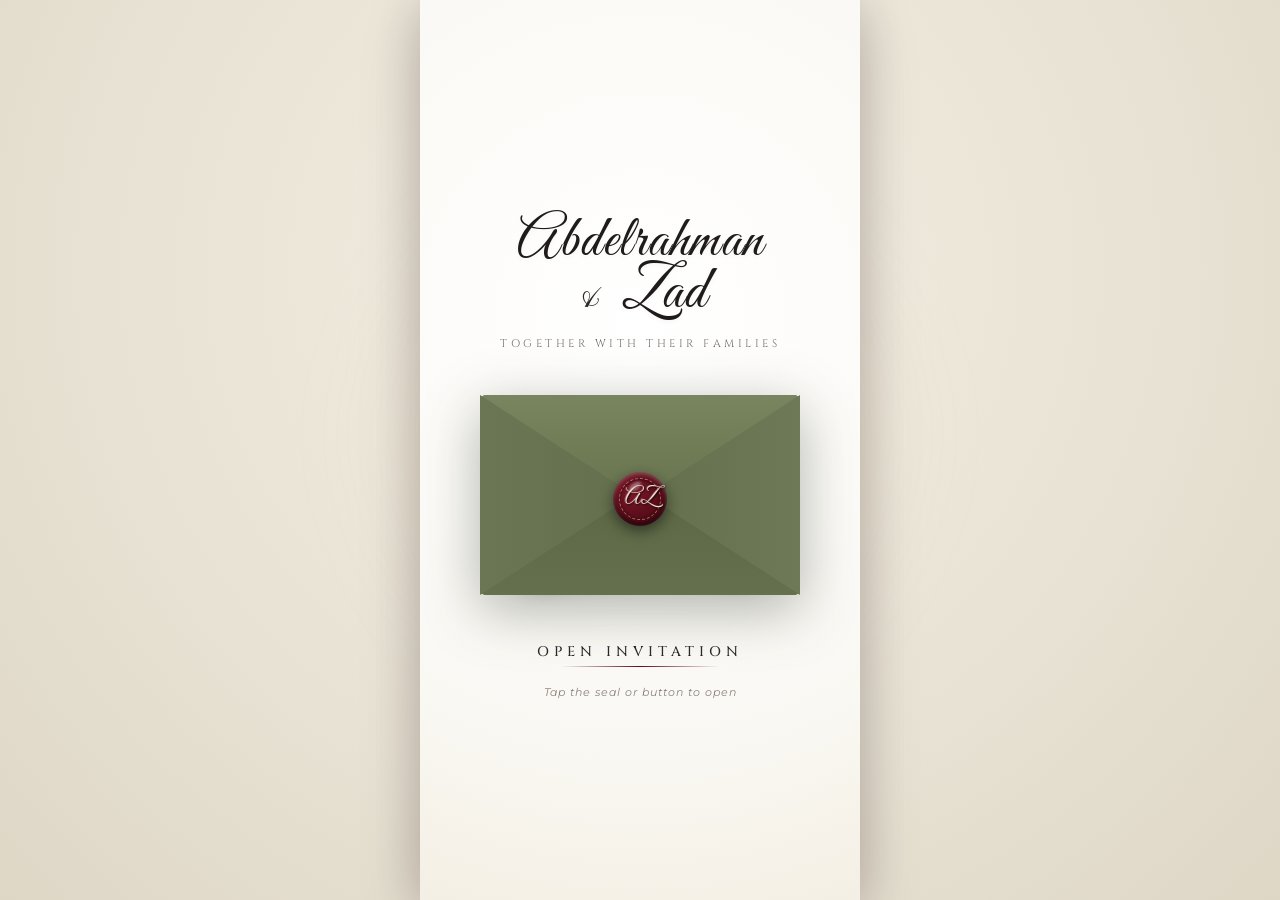
==== commit 46e98143: "Make couple photos appear prominently and clearly after envelope opens" ====
--- a/wedding.html
+++ b/wedding.html
@@ -273,12 +273,12 @@
 
 .peek-photo {
   position: absolute;
-  width: 110px;
-  height: 140px;
+  width: 120px;
+  height: 155px;
   background: #ffffff;
-  padding: 5px 5px 18px;
-  box-shadow: 0 4px 12px rgba(0, 0, 0, 0.25);
-  border-radius: 2px;
+  padding: 6px 6px 18px;
+  box-shadow: 0 6px 18px rgba(0, 0, 0, 0.35);
+  border-radius: 3px;
   transition: transform 0.8s cubic-bezier(0.3, 1.2, 0.4, 1);
 }
 
@@ -286,6 +286,7 @@
   width: 100%;
   height: 100%;
   object-fit: cover;
+  object-position: center 15%;
   display: block;
 }
 
@@ -480,15 +481,15 @@
 }
 
 .envelope-wrapper.opening .env-letter-peek {
-  transform: translateY(-90px);
+  transform: translateY(-130px);
 }
 
 .envelope-wrapper.opening .peek-left {
-  transform: rotate(-14deg) translateY(-20px);
+  transform: rotate(-12deg) translateY(-20px) scale(1.06);
 }
 
 .envelope-wrapper.opening .peek-right {
-  transform: rotate(14deg) translateY(-20px);
+  transform: rotate(12deg) translateY(-20px) scale(1.06);
 }
 
 
@@ -627,90 +628,129 @@
   top: 15px;
   left: 50%;
   transform: translateX(-50%);
-  width: 260px;
-  height: 220px;
+  width: 280px;
+  height: 260px;
   z-index: 10;
 }
 
 .open-env-body {
   position: relative;
   width: 100%;
-  height: 130px;
-  margin-top: 75px;
-  background: linear-gradient(180deg, #6b7754, #5a6645);
+  height: 120px;
+  margin-top: 105px;
+  background: linear-gradient(180deg, #626e4c, #525d3d);
   border-radius: 4px;
-  box-shadow: 0 10px 25px rgba(45, 52, 35, 0.35);
+  box-shadow: 0 12px 28px rgba(35, 42, 26, 0.35);
 }
 
 .open-flap-top {
   position: absolute;
-  top: -72px;
+  top: -102px;
   left: 0;
   width: 100%;
-  height: 76px;
+  height: 108px;
   clip-path: polygon(0 100%, 50% 0, 100% 100%);
-  background: linear-gradient(0deg, #6c7855, #7d8c63);
+  background: linear-gradient(0deg, #65714e, #7a8860);
   z-index: 1;
 }
 
 /* Photos Peeking Out from Envelope */
 .env-peeking-photos {
   position: absolute;
-  top: -62px;
-  left: 10px;
-  right: 10px;
-  height: 135px;
-  z-index: 2;
+  top: -95px;
+  left: 4px;
+  right: 4px;
+  height: 185px;
+  z-index: 6;
 }
 
 .polaroid-peek {
   position: absolute;
-  width: 104px;
-  height: 130px;
+  width: 124px;
+  height: 165px;
   background: #ffffff;
-  padding: 5px 5px 16px;
-  box-shadow: 0 8px 20px rgba(0, 0, 0, 0.3);
-  border-radius: 2px;
+  padding: 6px 6px 20px;
+  box-shadow: 0 12px 28px rgba(0, 0, 0, 0.35), 0 2px 6px rgba(0, 0, 0, 0.15);
+  border-radius: 3px;
   cursor: pointer;
-  transition: transform 0.3s ease, z-index 0.3s ease;
+  transition: transform 0.4s cubic-bezier(0.16, 1, 0.3, 1), box-shadow 0.3s ease, z-index 0.3s ease;
 }
 
 .polaroid-peek:hover {
-  transform: scale(1.08) translateY(-10px) !important;
-  z-index: 15;
+  transform: scale(1.12) translateY(-14px) !important;
+  box-shadow: 0 20px 40px rgba(0, 0, 0, 0.45);
+  z-index: 25;
 }
 
 .polaroid-peek .polaroid-inner {
   width: 100%;
   height: 100%;
   overflow: hidden;
-  background: #333;
+  background: #222;
+  border-radius: 1px;
 }
 
 .polaroid-peek img {
   width: 100%;
   height: 100%;
   object-fit: cover;
+  object-position: center 15%;
   display: block;
+  transition: transform 0.5s ease;
+}
+
+.polaroid-peek:hover img {
+  transform: scale(1.06);
 }
 
 .polaroid-peek.peek-1 {
-  left: 8px;
+  left: 6px;
   transform: rotate(-6deg);
 }
 
 .polaroid-peek.peek-2 {
-  right: 8px;
-  transform: rotate(7deg);
+  right: 6px;
+  transform: rotate(6deg);
+}
+
+/* Opening slide-up animation for peeking photos */
+.collage-screen.active .polaroid-peek.peek-1 {
+  animation: peekRiseLeft 1.2s cubic-bezier(0.16, 1, 0.3, 1) forwards;
+}
+
+.collage-screen.active .polaroid-peek.peek-2 {
+  animation: peekRiseRight 1.2s cubic-bezier(0.16, 1, 0.3, 1) 0.12s forwards;
+}
+
+@keyframes peekRiseLeft {
+  0% {
+    transform: translateY(75px) rotate(0deg) scale(0.85);
+    opacity: 0.3;
+  }
+  100% {
+    transform: translateY(0) rotate(-6deg) scale(1);
+    opacity: 1;
+  }
+}
+
+@keyframes peekRiseRight {
+  0% {
+    transform: translateY(75px) rotate(0deg) scale(0.85);
+    opacity: 0.3;
+  }
+  100% {
+    transform: translateY(0) rotate(6deg) scale(1);
+    opacity: 1;
+  }
 }
 
 /* Floral Spray across Envelope Edge */
 .envelope-floral-spray {
   position: absolute;
-  top: 48px;
-  left: -20px;
-  width: 290px;
-  height: 90px;
+  top: 60px;
+  left: -25px;
+  width: 330px;
+  height: 95px;
   z-index: 8;
   pointer-events: none;
 }
@@ -719,7 +759,7 @@
   width: 100%;
   height: 100%;
   object-fit: cover;
-  filter: drop-shadow(0 6px 12px rgba(25, 0, 5, 0.35));
+  filter: drop-shadow(0 8px 16px rgba(25, 0, 5, 0.38));
 }
 
 
@@ -1387,6 +1427,7 @@
   width: 100%;
   height: 100%;
   object-fit: cover;
+  object-position: center 20%;
   display: block;
   transition: transform 0.4s ease;
 }
@@ -1430,6 +1471,10 @@
 .polaroid-story .polaroid-photo-wrap {
   width: 100%;
   height: 145px;
+}
+
+.polaroid-story .polaroid-photo-wrap img {
+  object-position: center 15%;
 }
 
 .polaroid-story .polaroid-caption {
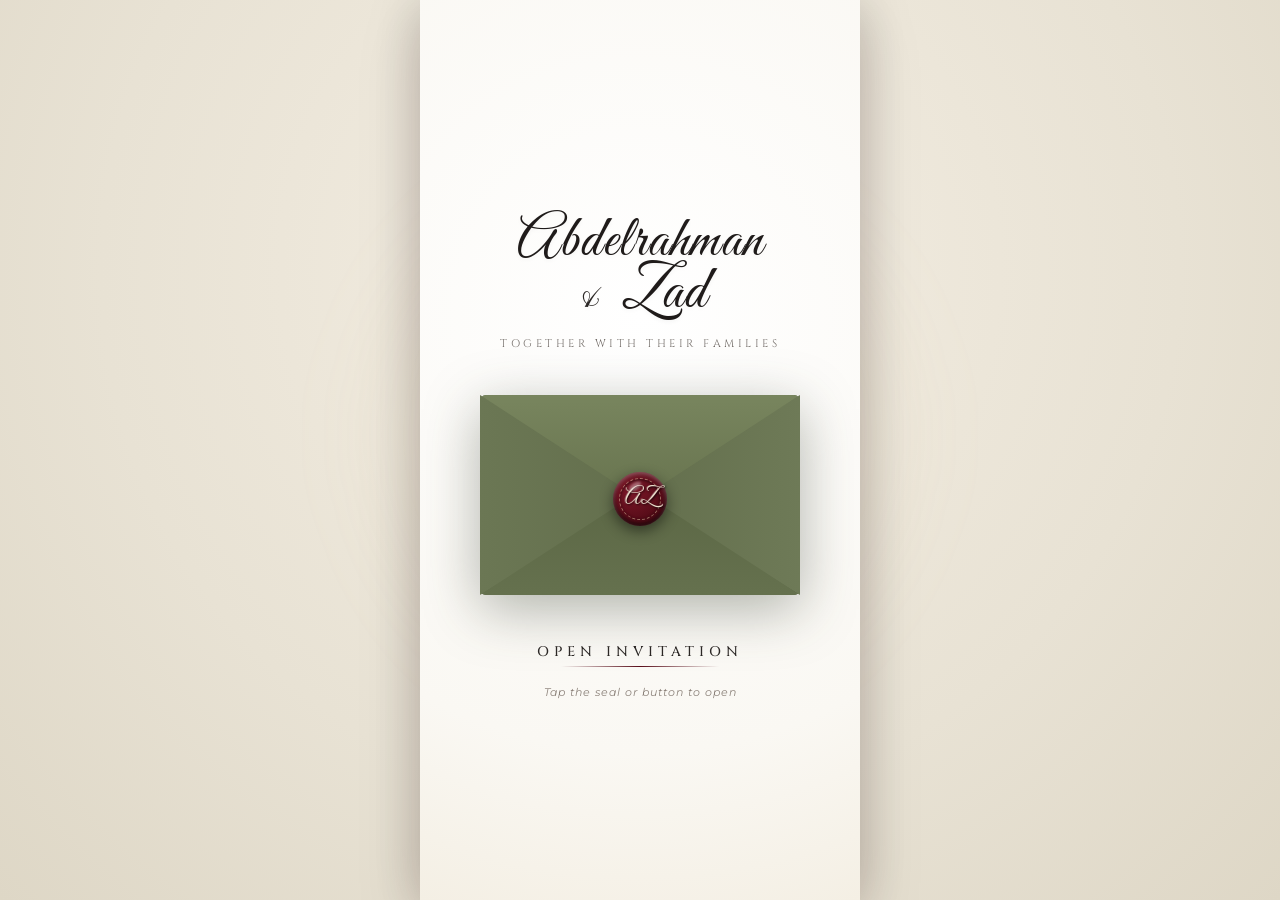
==== commit 98e95eb9: "music change" ====
--- a/wedding.html
+++ b/wedding.html
@@ -273,12 +273,12 @@
 
 .peek-photo {
   position: absolute;
-  width: 120px;
-  height: 155px;
+  width: 110px;
+  height: 140px;
   background: #ffffff;
-  padding: 6px 6px 18px;
-  box-shadow: 0 6px 18px rgba(0, 0, 0, 0.35);
-  border-radius: 3px;
+  padding: 5px 5px 18px;
+  box-shadow: 0 4px 12px rgba(0, 0, 0, 0.25);
+  border-radius: 2px;
   transition: transform 0.8s cubic-bezier(0.3, 1.2, 0.4, 1);
 }
 
@@ -286,7 +286,6 @@
   width: 100%;
   height: 100%;
   object-fit: cover;
-  object-position: center 15%;
   display: block;
 }
 
@@ -481,15 +480,16 @@
 }
 
 .envelope-wrapper.opening .env-letter-peek {
-  transform: translateY(-130px);
+  z-index: 3;
+  transform: translateY(-90px);
 }
 
 .envelope-wrapper.opening .peek-left {
-  transform: rotate(-12deg) translateY(-20px) scale(1.06);
+  transform: rotate(-14deg) translateY(-20px);
 }
 
 .envelope-wrapper.opening .peek-right {
-  transform: rotate(12deg) translateY(-20px) scale(1.06);
+  transform: rotate(14deg) translateY(-20px);
 }
 
 
@@ -628,129 +628,90 @@
   top: 15px;
   left: 50%;
   transform: translateX(-50%);
-  width: 280px;
-  height: 260px;
+  width: 260px;
+  height: 220px;
   z-index: 10;
 }
 
 .open-env-body {
   position: relative;
   width: 100%;
-  height: 120px;
-  margin-top: 105px;
-  background: linear-gradient(180deg, #626e4c, #525d3d);
+  height: 130px;
+  margin-top: 75px;
+  background: linear-gradient(180deg, #6b7754, #5a6645);
   border-radius: 4px;
-  box-shadow: 0 12px 28px rgba(35, 42, 26, 0.35);
+  box-shadow: 0 10px 25px rgba(45, 52, 35, 0.35);
 }
 
 .open-flap-top {
   position: absolute;
-  top: -102px;
+  top: -72px;
   left: 0;
   width: 100%;
-  height: 108px;
+  height: 76px;
   clip-path: polygon(0 100%, 50% 0, 100% 100%);
-  background: linear-gradient(0deg, #65714e, #7a8860);
+  background: linear-gradient(0deg, #6c7855, #7d8c63);
   z-index: 1;
 }
 
 /* Photos Peeking Out from Envelope */
 .env-peeking-photos {
   position: absolute;
-  top: -95px;
-  left: 4px;
-  right: 4px;
-  height: 185px;
-  z-index: 6;
+  top: -62px;
+  left: 10px;
+  right: 10px;
+  height: 135px;
+  z-index: 2;
 }
 
 .polaroid-peek {
   position: absolute;
-  width: 124px;
-  height: 165px;
+  width: 104px;
+  height: 130px;
   background: #ffffff;
-  padding: 6px 6px 20px;
-  box-shadow: 0 12px 28px rgba(0, 0, 0, 0.35), 0 2px 6px rgba(0, 0, 0, 0.15);
-  border-radius: 3px;
+  padding: 5px 5px 16px;
+  box-shadow: 0 8px 20px rgba(0, 0, 0, 0.3);
+  border-radius: 2px;
   cursor: pointer;
-  transition: transform 0.4s cubic-bezier(0.16, 1, 0.3, 1), box-shadow 0.3s ease, z-index 0.3s ease;
+  transition: transform 0.3s ease, z-index 0.3s ease;
 }
 
 .polaroid-peek:hover {
-  transform: scale(1.12) translateY(-14px) !important;
-  box-shadow: 0 20px 40px rgba(0, 0, 0, 0.45);
-  z-index: 25;
+  transform: scale(1.08) translateY(-10px) !important;
+  z-index: 15;
 }
 
 .polaroid-peek .polaroid-inner {
   width: 100%;
   height: 100%;
   overflow: hidden;
-  background: #222;
-  border-radius: 1px;
+  background: #333;
 }
 
 .polaroid-peek img {
   width: 100%;
   height: 100%;
   object-fit: cover;
-  object-position: center 15%;
   display: block;
-  transition: transform 0.5s ease;
-}
-
-.polaroid-peek:hover img {
-  transform: scale(1.06);
 }
 
 .polaroid-peek.peek-1 {
-  left: 6px;
+  left: 8px;
   transform: rotate(-6deg);
 }
 
 .polaroid-peek.peek-2 {
-  right: 6px;
-  transform: rotate(6deg);
-}
-
-/* Opening slide-up animation for peeking photos */
-.collage-screen.active .polaroid-peek.peek-1 {
-  animation: peekRiseLeft 1.2s cubic-bezier(0.16, 1, 0.3, 1) forwards;
-}
-
-.collage-screen.active .polaroid-peek.peek-2 {
-  animation: peekRiseRight 1.2s cubic-bezier(0.16, 1, 0.3, 1) 0.12s forwards;
-}
-
-@keyframes peekRiseLeft {
-  0% {
-    transform: translateY(75px) rotate(0deg) scale(0.85);
-    opacity: 0.3;
-  }
-  100% {
-    transform: translateY(0) rotate(-6deg) scale(1);
-    opacity: 1;
-  }
-}
-
-@keyframes peekRiseRight {
-  0% {
-    transform: translateY(75px) rotate(0deg) scale(0.85);
-    opacity: 0.3;
-  }
-  100% {
-    transform: translateY(0) rotate(6deg) scale(1);
-    opacity: 1;
-  }
+  right: 8px;
+  transform: rotate(7deg);
 }
 
 /* Floral Spray across Envelope Edge */
 .envelope-floral-spray {
   position: absolute;
-  top: 60px;
-  left: -25px;
-  width: 330px;
-  height: 95px;
+  top: 48px;
+  left: -20px;
+  width: 290px;
+  height: 90px;
   z-index: 8;
   pointer-events: none;
 }
@@ -759,7 +720,7 @@
   width: 100%;
   height: 100%;
   object-fit: cover;
-  filter: drop-shadow(0 8px 16px rgba(25, 0, 5, 0.38));
+  filter: drop-shadow(0 6px 12px rgba(25, 0, 5, 0.35));
 }
 
 
@@ -1205,12 +1166,22 @@
 .cd-caption {
   display: flex;
   align-items: center;
-  gap: 5px;
-  margin-top: 6px;
-  padding: 3px 8px;
-  background: rgba(255, 255, 255, 0.7);
-  border-radius: 10px;
+  gap: 6px;
+  margin-top: 7px;
+  padding: 4px 10px;
+  background: rgba(255, 255, 255, 0.9);
+  border: 1px solid rgba(200, 163, 85, 0.45);
+  border-radius: 12px;
   width: fit-content;
+  max-width: 172px;
+  box-shadow: 0 2px 8px rgba(0, 0, 0, 0.1);
+  backdrop-filter: blur(4px);
+  transition: all 0.25s ease;
+}
+
+.cd-jewel-case:hover .cd-caption {
+  background: rgba(255, 255, 255, 0.98);
+  border-color: var(--burgundy-main);
 }
 
 .cd-pulse-dot {
@@ -1218,6 +1189,7 @@
   height: 6px;
   border-radius: 50%;
   background: var(--burgundy-main);
+  flex-shrink: 0;
 }
 
 .cd-jewel-case.playing .cd-pulse-dot {
@@ -1226,9 +1198,14 @@
 }
 
 .cd-track-text {
+  font-family: var(--font-sans);
   font-size: 9.5px;
-  font-weight: 500;
-  color: var(--text-muted);
+  font-weight: 600;
+  color: var(--burgundy-deep);
+  white-space: nowrap;
+  overflow: hidden;
+  text-overflow: ellipsis;
+  letter-spacing: 0.3px;
 }
 
 
@@ -1427,7 +1404,6 @@
   width: 100%;
   height: 100%;
   object-fit: cover;
-  object-position: center 20%;
   display: block;
   transition: transform 0.4s ease;
 }
@@ -1471,10 +1447,6 @@
 .polaroid-story .polaroid-photo-wrap {
   width: 100%;
   height: 145px;
-}
-
-.polaroid-story .polaroid-photo-wrap img {
-  object-position: center 15%;
 }
 
 .polaroid-story .polaroid-caption {
@@ -2663,7 +2635,7 @@
             <!-- Playing State Pill -->
             <div class="cd-caption">
               <span class="cd-pulse-dot"></span>
-              <span class="cd-track-text" id="cd-status-text">Click to Play</span>
+              <span class="cd-track-text" id="cd-status-text">Young &amp; Beautiful - Lana Del Rey</span>
             </div>
           </div>
 
@@ -3063,6 +3035,11 @@
   </div>
 
 
+  <!-- Lana Del Rey - Young and Beautiful Soundtrack -->
+  <audio id="wedding-audio" preload="auto" loop playsinline>
+    <source src="assets/young_and_beautiful.mp3" type="audio/mpeg">
+  </audio>
+
   <!-- Floating Confetti Canvas for RSVP Celebration -->
   <canvas id="confetti-canvas"></canvas>
 
@@ -3110,6 +3087,7 @@
   const btnBackCover = document.getElementById('btn-back-cover');
 
   // Navigation & Music
+  const weddingAudio = document.getElementById('wedding-audio');
   const btnMusicToggle = document.getElementById('btn-music-toggle');
   const musicLabel = document.getElementById('music-label');
   const cdPlayerModule = document.getElementById('cd-player-module');
@@ -3161,6 +3139,16 @@
 
     envelopeWrap.classList.add('opening');
 
+    // Attempt to start Lana Del Rey soundtrack within direct user gesture
+    if (weddingAudio && weddingAudio.paused) {
+      weddingAudio.play().then(() => {
+        isMusicPlaying = true;
+        updateMusicUI(true);
+      }).catch(err => {
+        console.log('Audio autoplay scheduled on reveal:', err);
+      });
+    }
+
     // Subtle audio chime feedback
     playGentleChime();
 
@@ -3173,7 +3161,7 @@
       const scrollWrap = document.querySelector('.collage-scroll-wrapper');
       if (scrollWrap) scrollWrap.scrollTop = 0;
 
-      // Start music automatically upon invitation opening
+      // Start music automatically upon invitation opening if not already playing
       if (!isMusicPlaying) {
         startMusic();
       }
@@ -3294,28 +3282,57 @@
     melodyStep = (melodyStep + 1) % MELODY_SEQUENCE.length;
   }
 
+  function updateMusicUI(isPlaying) {
+    if (btnMusicToggle) {
+      if (isPlaying) btnMusicToggle.classList.add('playing');
+      else btnMusicToggle.classList.remove('playing');
+    }
+    if (cdPlayerModule) {
+      if (isPlaying) cdPlayerModule.classList.add('playing');
+      else cdPlayerModule.classList.remove('playing');
+    }
+    if (compactDisc) {
+      if (isPlaying) compactDisc.classList.add('spinning');
+      else compactDisc.classList.remove('spinning');
+    }
+    if (musicLabel) {
+      musicLabel.textContent = isPlaying ? 'Mute' : 'Music';
+    }
+    if (cdStatusText) {
+      cdStatusText.textContent = isPlaying ? 'Young & Beautiful ♫' : 'Young & Beautiful - Lana Del Rey';
+    }
+  }
+
   function startMusic() {
-    initAudioContext();
     isMusicPlaying = true;
-    btnMusicToggle.classList.add('playing');
-    cdPlayerModule.classList.add('playing');
-    compactDisc.classList.add('spinning');
-    musicLabel.textContent = 'Mute';
-    cdStatusText.textContent = 'Playing ♫';
-
-    scheduleNextNotes();
-    if (synthInterval) clearInterval(synthInterval);
-    synthInterval = setInterval(scheduleNextNotes, 1100);
+    updateMusicUI(true);
+
+    if (weddingAudio) {
+      const playPromise = weddingAudio.play();
+      if (playPromise !== undefined) {
+        playPromise.catch(err => {
+          console.warn('Audio tag playback prevented or failed, using synth fallback:', err);
+          initAudioContext();
+          scheduleNextNotes();
+          if (synthInterval) clearInterval(synthInterval);
+          synthInterval = setInterval(scheduleNextNotes, 1100);
+        });
+      }
+    } else {
+      initAudioContext();
+      scheduleNextNotes();
+      if (synthInterval) clearInterval(synthInterval);
+      synthInterval = setInterval(scheduleNextNotes, 1100);
+    }
   }
 
   function stopMusic() {
     isMusicPlaying = false;
-    btnMusicToggle.classList.remove('playing');
-    cdPlayerModule.classList.remove('playing');
-    compactDisc.classList.remove('spinning');
-    musicLabel.textContent = 'Music';
-    cdStatusText.textContent = 'Click to Play';
-
+    updateMusicUI(false);
+
+    if (weddingAudio) {
+      weddingAudio.pause();
+    }
     if (synthInterval) {
       clearInterval(synthInterval);
       synthInterval = null;
@@ -3332,6 +3349,19 @@
 
   if (btnMusicToggle) btnMusicToggle.addEventListener('click', toggleMusic);
   if (cdPlayerModule) cdPlayerModule.addEventListener('click', toggleMusic);
+
+  if (weddingAudio) {
+    weddingAudio.addEventListener('play', () => {
+      isMusicPlaying = true;
+      updateMusicUI(true);
+    });
+    weddingAudio.addEventListener('pause', () => {
+      if (!synthInterval) {
+        isMusicPlaying = false;
+        updateMusicUI(false);
+      }
+    });
+  }
 
 
   // =========================================================================
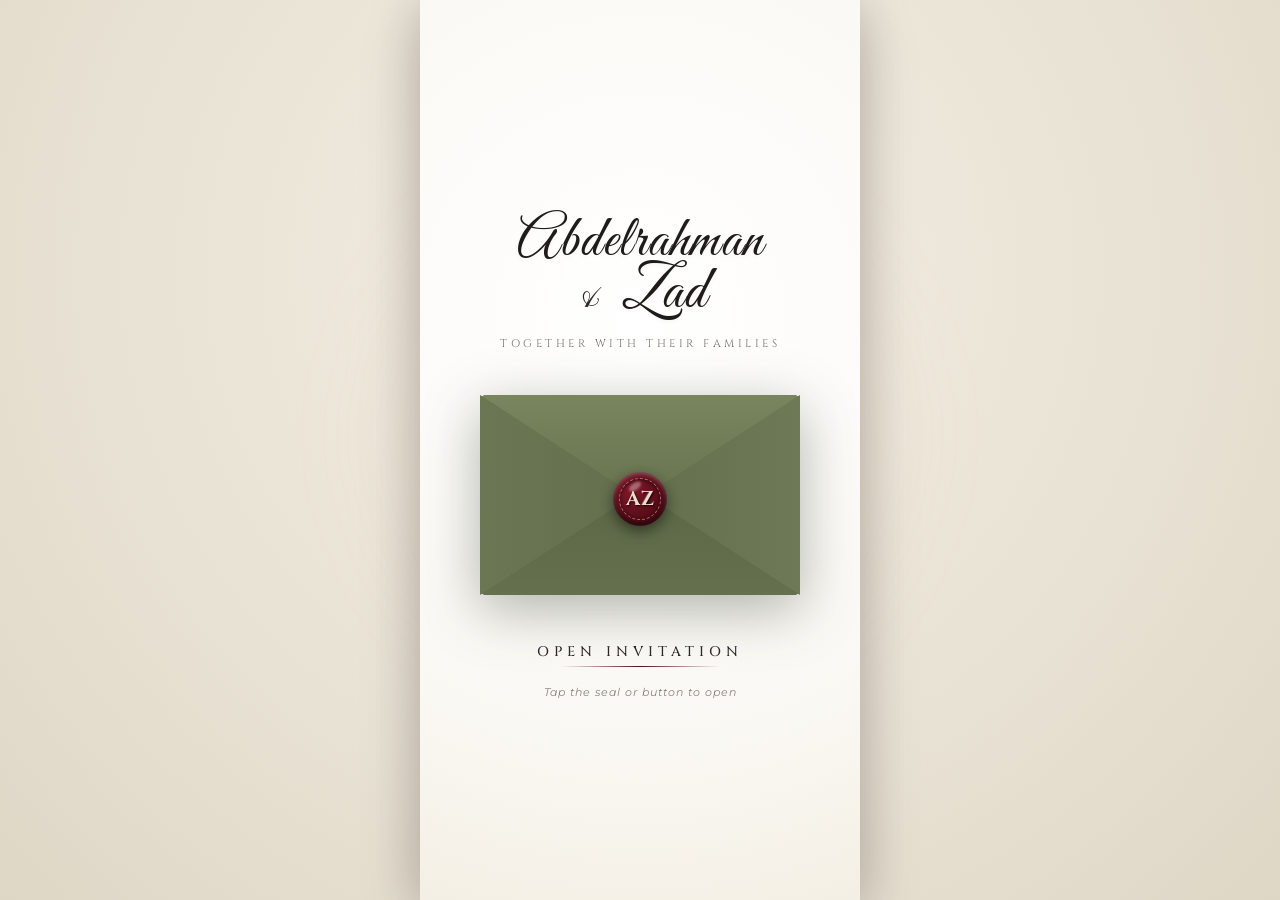
==== commit fb27e076: "text centered" ====
--- a/wedding.html
+++ b/wedding.html
@@ -195,6 +195,7 @@
 .name-line {
   display: block;
   white-space: nowrap;
+  text-transform: capitalize;
 }
 
 .line-1 {
@@ -392,9 +393,12 @@
 }
 
 .seal-initials {
-  font-family: var(--font-script);
-  font-size: 22px;
+  font-family: var(--font-serif-title);
+  font-size: 20px;
+  font-weight: 700;
+  letter-spacing: 0.5px;
   color: #ebdfcb;
+  text-transform: uppercase;
   text-shadow: 1px 1px 2px rgba(0, 0, 0, 0.8), -0.5px -0.5px 0 rgba(255, 255, 255, 0.25);
   transform: translateY(-1px);
 }
@@ -620,6 +624,22 @@
   user-select: none;
 }
 
+/* Keep text balanced in each invitation frame. */
+.baroque-content,
+.sage-plaque-content,
+.cream-date-card,
+.pocket-shape,
+.polaroid-caption {
+  text-align: center;
+}
+
+.baroque-content,
+.sage-plaque-content,
+.pocket-shape {
+  align-items: center;
+  justify-content: center;
+}
+
 
 /* --------------------------------------------------------------------------
    COLLAGE ELEMENT 1: TOP OPEN ENVELOPE WITH PEEKING PHOTOS & FLORALS
@@ -749,15 +769,17 @@
 }
 
 .baroque-content {
-  position: relative;
+  position: absolute;
+  top: 0;
+  left: 0;
   z-index: 2;
   width: 100%;
-  height: 100%;
+  height: 66%;
   display: flex;
   flex-direction: column;
   align-items: center;
   justify-content: center;
-  padding: 30px 20px;
+  padding: 14px 20px;
   text-align: center;
   color: #f7eedf;
 }
@@ -784,6 +806,9 @@
   display: flex;
   flex-direction: column;
   align-items: center;
+  justify-content: center;
+  width: 100%;
+  text-align: center;
   line-height: 0.95;
 }
 
@@ -793,6 +818,7 @@
   font-weight: 400;
   color: #fffaf0;
   text-shadow: 0 1px 3px rgba(0, 0, 0, 0.45);
+  text-transform: capitalize;
 }
 
 .b-ampersand {
@@ -1540,6 +1566,42 @@
   filter: drop-shadow(0 3px 5px rgba(0, 0, 0, 0.18));
 }
 
+/* Small floral clusters soften the open spaces between collage frames. */
+.collage-flower {
+  width: 58px;
+  height: 58px;
+  pointer-events: none;
+  z-index: 18;
+  opacity: 0.92;
+}
+
+.collage-flower img {
+  display: block;
+  width: 100%;
+  height: 100%;
+  object-fit: contain;
+  filter: drop-shadow(0 3px 7px rgba(45, 8, 16, 0.2));
+}
+
+.flower-gap-upper {
+  top: 620px;
+  left: 44%;
+  width: 52px;
+  height: 52px;
+}
+
+.flower-gap-middle {
+  top: 828px;
+  left: 43%;
+}
+
+.flower-gap-lower {
+  top: 1090px;
+  left: 67%;
+  width: 54px;
+  height: 54px;
+}
+
 
 /* --------------------------------------------------------------------------
    BOTTOM ACTION BAR & FOOTER
@@ -2723,6 +2785,16 @@
           </div>
           <div class="collage-item floating-butterfly bf-mid-left">
             <img src="assets/white_butterfly.png" alt="Butterfly">
+          </div>
+
+          <div class="collage-item collage-flower flower-gap-upper" aria-hidden="true">
+            <img src="assets/burgundy_flowers.png" alt="">
+          </div>
+          <div class="collage-item collage-flower flower-gap-middle" aria-hidden="true">
+            <img src="assets/burgundy_flowers.png" alt="">
+          </div>
+          <div class="collage-item collage-flower flower-gap-lower" aria-hidden="true">
+            <img src="assets/burgundy_flowers.png" alt="">
           </div>
 
         </div> <!-- /collage-canvas -->
